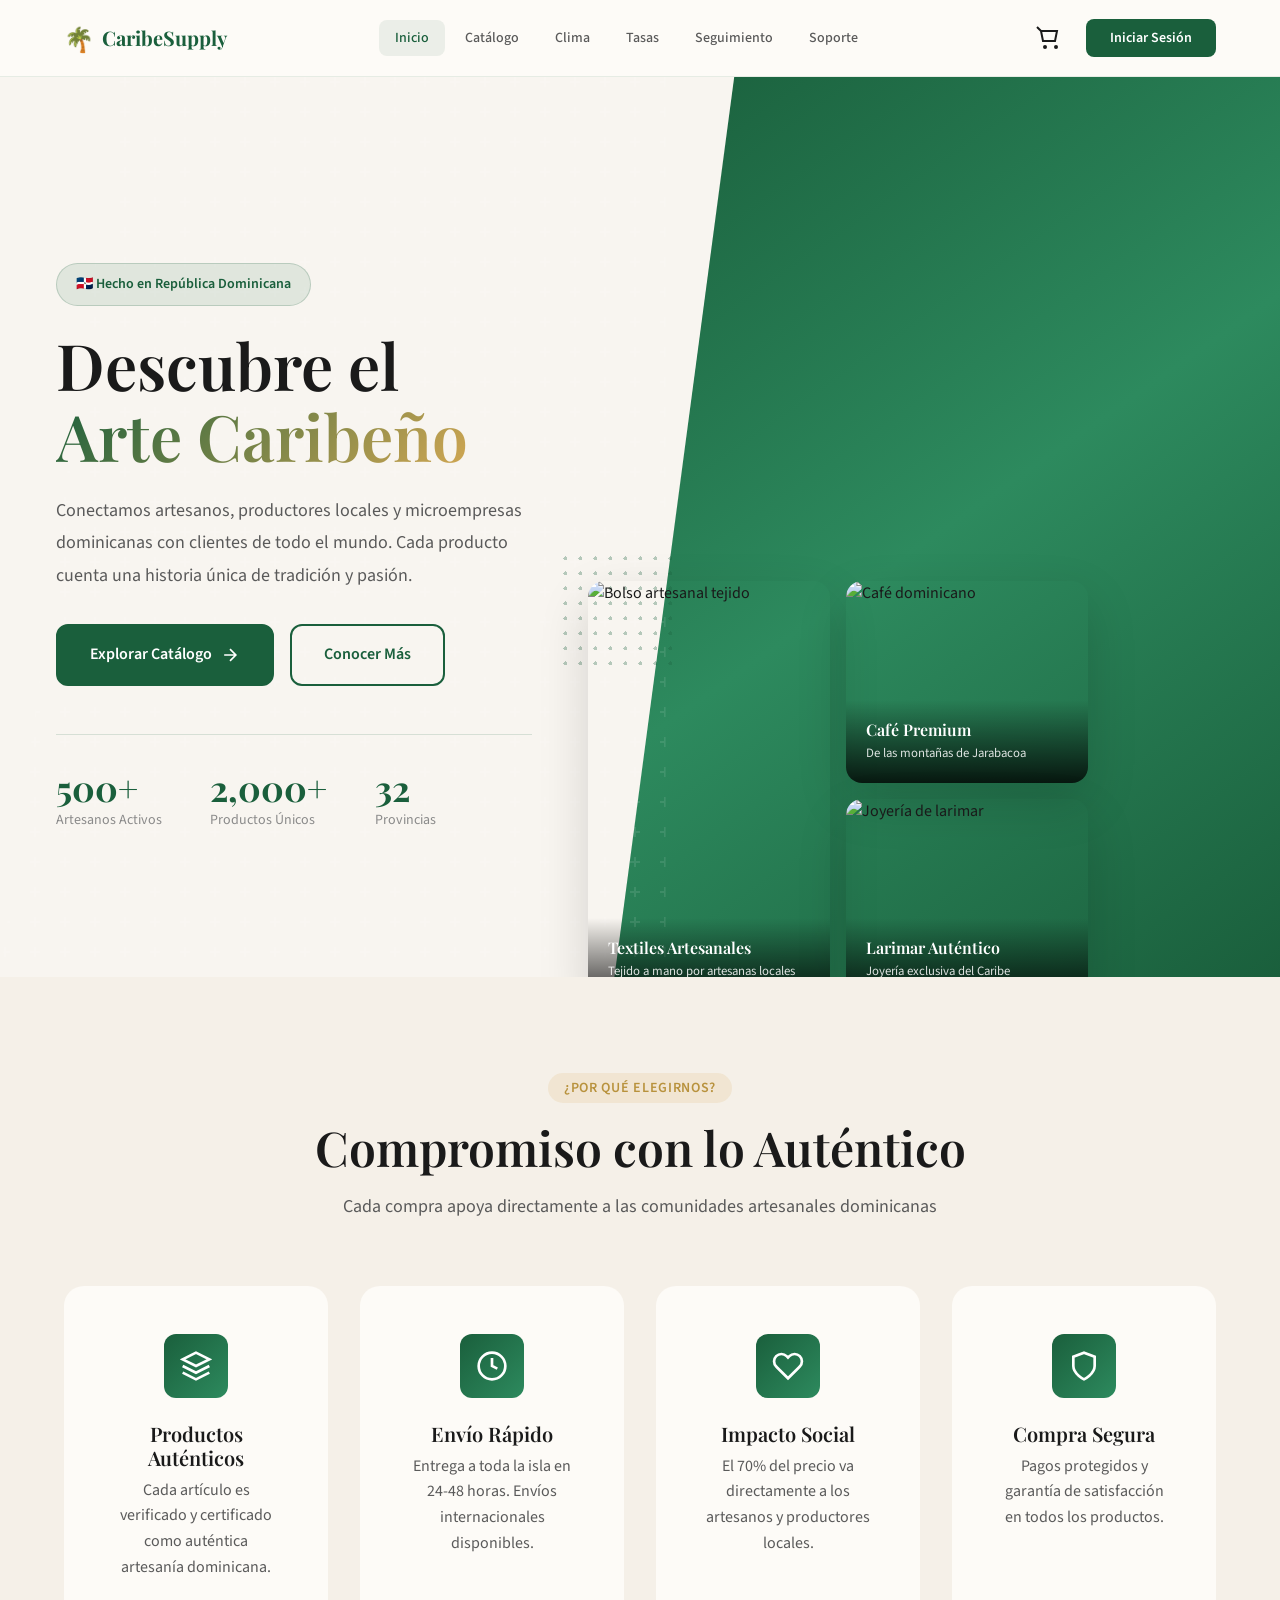
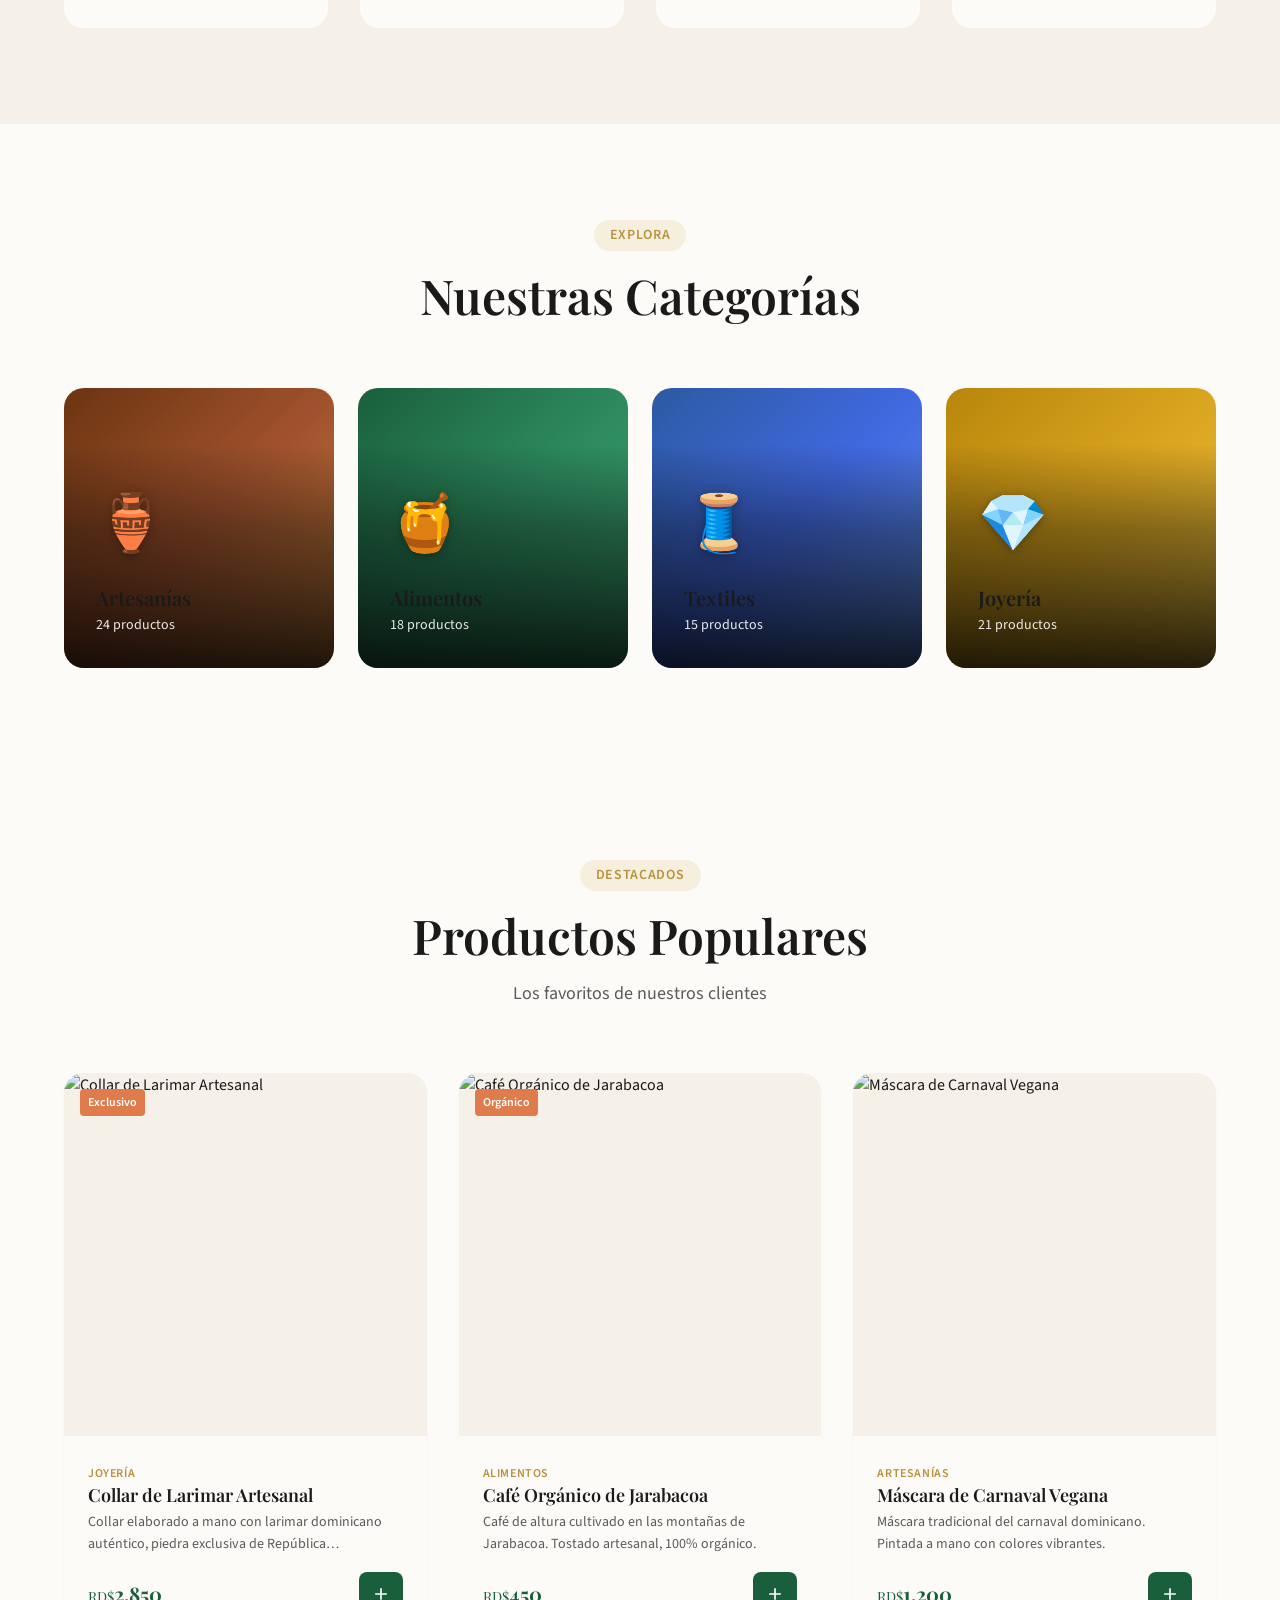
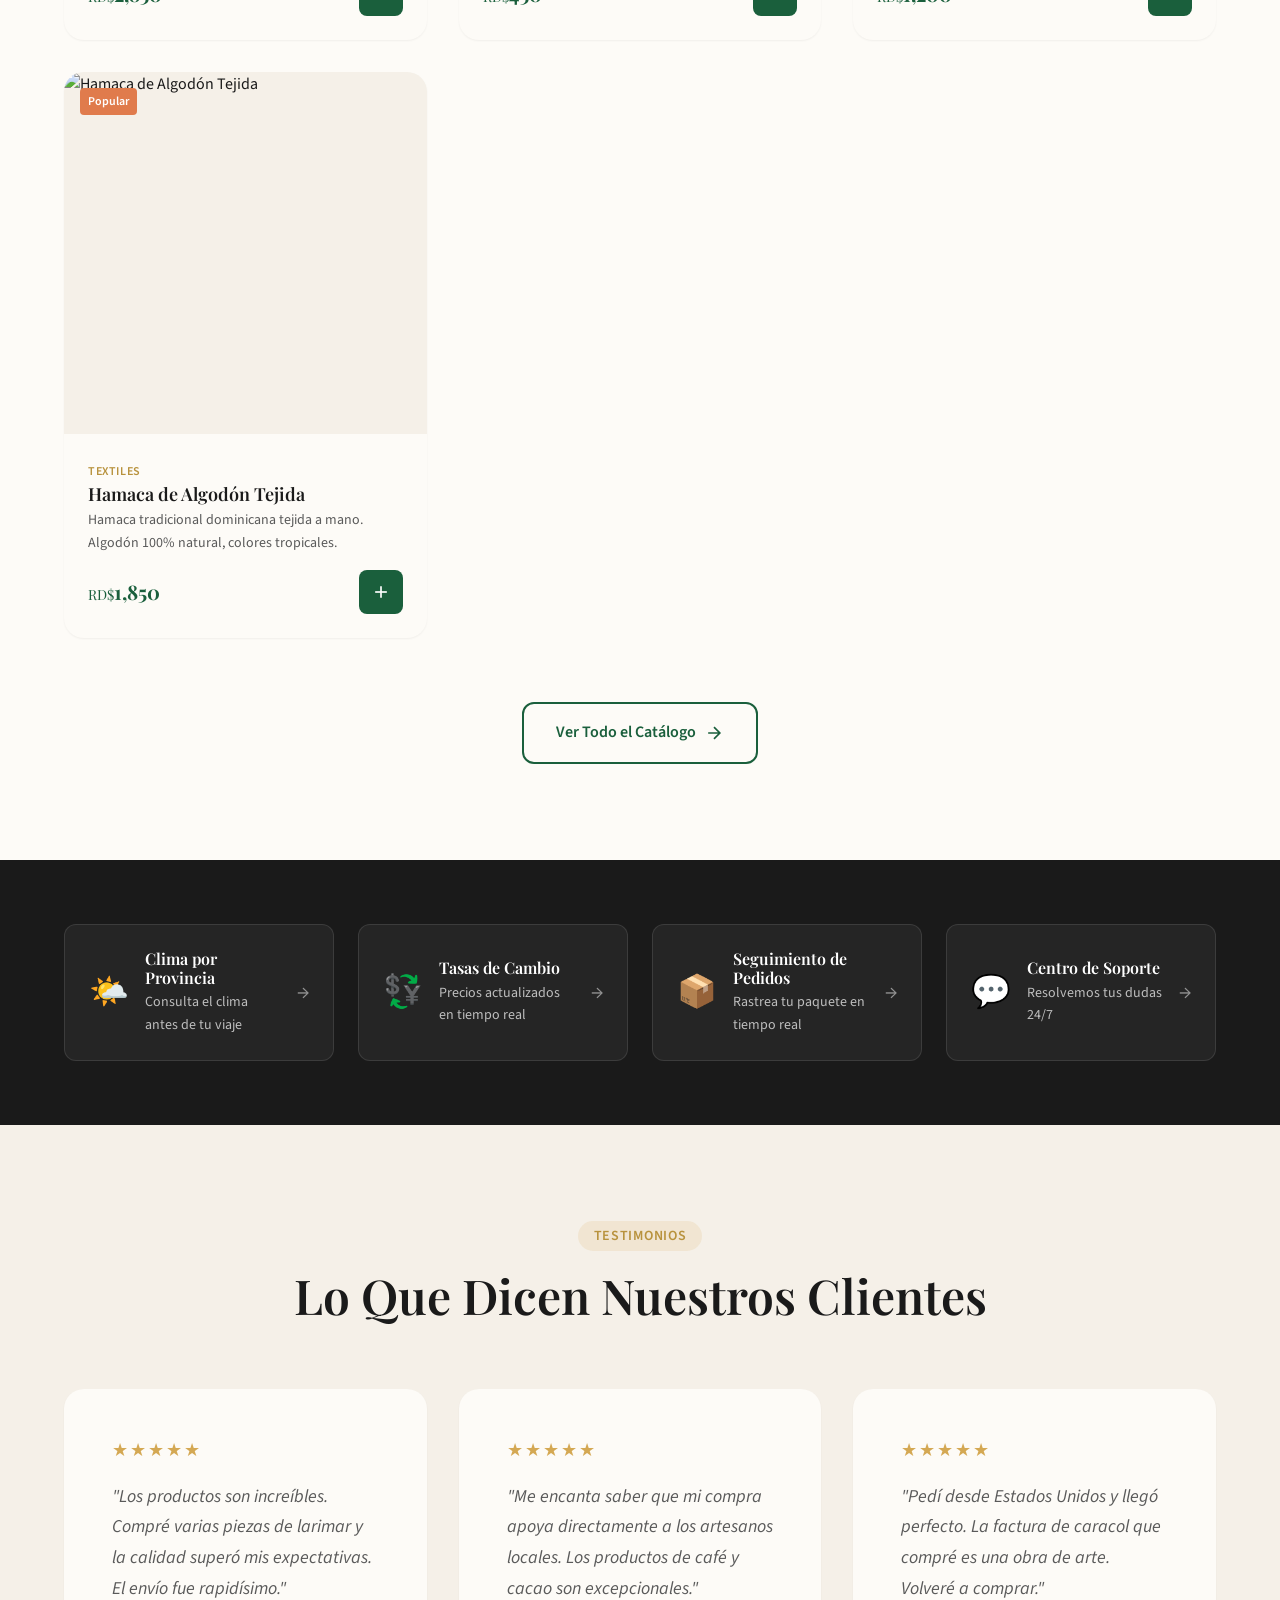
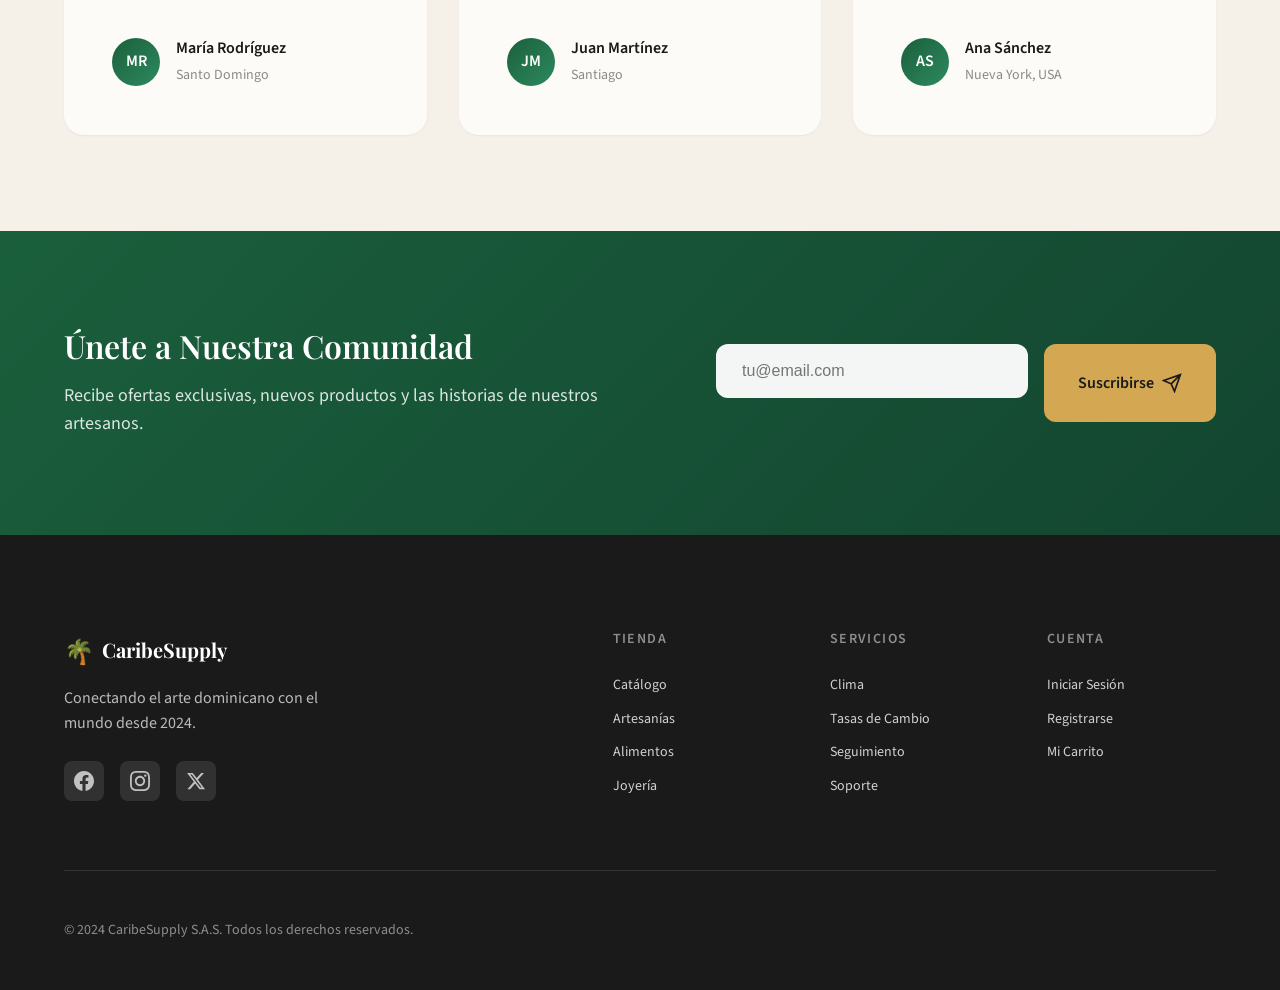
==== index.html @ e42d37b1 "Add files via upload" ====
<!DOCTYPE html>
<html lang="es">
<head>
    <meta charset="UTF-8">
    <meta name="viewport" content="width=device-width, initial-scale=1.0">
    <meta name="description" content="CaribeSupply S.A.S. - Conectando artesanos dominicanos con el mundo.">
    <title>CaribeSupply S.A.S. | Artesanía Dominicana</title>
    <link rel="preconnect" href="https://fonts.googleapis.com">
    <link rel="preconnect" href="https://fonts.gstatic.com" crossorigin>
    <link href="https://fonts.googleapis.com/css2?family=Playfair+Display:wght@400;600;700&family=Source+Sans+3:wght@300;400;500;600&display=swap" rel="stylesheet">
    <link rel="stylesheet" href="css/styles.css">
    <style>
        .hero{position:relative;min-height:100vh;display:flex;align-items:center;overflow:hidden;padding:100px 0 60px;background:#f8f5f0}
        .hero::before{content:'';position:absolute;top:0;right:0;width:52%;height:100%;background:linear-gradient(145deg,#1a5f3c 0%,#2d8a5e 50%,#1a5f3c 100%);clip-path:polygon(18% 0,100% 0,100% 100%,0% 100%);z-index:1}
        .hero-pattern{position:absolute;top:0;right:0;width:52%;height:100%;clip-path:polygon(18% 0,100% 0,100% 100%,0% 100%);z-index:2;opacity:.1;background-image:url("data:image/svg+xml,%3Csvg width='60' height='60' viewBox='0 0 60 60' xmlns='http://www.w3.org/2000/svg'%3E%3Cg fill='none' fill-rule='evenodd'%3E%3Cg fill='%23ffffff' fill-opacity='1'%3E%3Cpath d='M36 34v-4h-2v4h-4v2h4v4h2v-4h4v-2h-4zm0-30V0h-2v4h-4v2h4v4h2V6h4V4h-4zM6 34v-4H4v4H0v2h4v4h2v-4h4v-2H6zM6 4V0H4v4H0v2h4v4h2V6h4V4H6z'/%3E%3C/g%3E%3C/g%3E%3C/svg%3E")}
        @media(max-width:1000px){.hero::before,.hero-pattern{display:none}.hero{background:linear-gradient(180deg,#f8f5f0 0%,#e8e3db 100%)}}
        .hero-container{display:grid;grid-template-columns:1fr 1.2fr;gap:4rem;max-width:1300px;margin:0 auto;padding:0 2rem;align-items:center;position:relative;z-index:3}
        @media(max-width:1000px){.hero-container{grid-template-columns:1fr;text-align:center}.hero-visual{order:-1;max-width:500px;margin:0 auto 2rem}.hero-actions,.hero-stats{justify-content:center}.hero-subtitle{margin:0 auto 2rem}}
        .hero-content{animation:fadeInUp .8s ease-out}
        @keyframes fadeInUp{from{opacity:0;transform:translateY(30px)}to{opacity:1;transform:translateY(0)}}
        .hero-badge{display:inline-flex;align-items:center;gap:.5rem;padding:.6rem 1.2rem;font-size:.875rem;font-weight:600;color:#1a5f3c;background:rgba(26,95,60,.1);border:1px solid rgba(26,95,60,.2);border-radius:50px;margin-bottom:1.5rem}
        .hero-title{font-size:clamp(2.5rem,5vw,4rem);line-height:1.1;margin-bottom:1.5rem;color:#1a1a1a}
        .text-gradient{background:linear-gradient(135deg,#1a5f3c 0%,#d4a853 100%);-webkit-background-clip:text;-webkit-text-fill-color:transparent;background-clip:text}
        .hero-subtitle{font-size:1.125rem;color:#5a5a5a;line-height:1.8;margin-bottom:2rem;max-width:500px}
        .hero-actions{display:flex;gap:1rem;flex-wrap:wrap;margin-bottom:3rem}
        .hero-stats{display:flex;gap:3rem;padding-top:2rem;border-top:1px solid rgba(26,95,60,.15)}
        .stat-item{text-align:left}
        @media(max-width:1000px){.stat-item{text-align:center}}
        .stat-number{font-size:2.2rem;font-weight:700;font-family:'Playfair Display',serif;color:#1a5f3c;line-height:1.2}
        .stat-label{font-size:.875rem;color:#8a8a8a}
        .hero-visual{position:relative;animation:fadeInRight 1s ease-out .2s both}
        @keyframes fadeInRight{from{opacity:0;transform:translateX(40px)}to{opacity:1;transform:translateX(0)}}
        .hero-gallery{display:grid;grid-template-columns:1fr 1fr;gap:1rem;position:relative}
        .gallery-item{border-radius:16px;overflow:hidden;box-shadow:0 20px 50px rgba(0,0,0,.15);position:relative;transition:transform .4s ease}
        .gallery-item:hover{transform:translateY(-8px)}
        .gallery-item.main{grid-row:span 2;min-height:420px}
        .gallery-item.small{min-height:200px}
        .gallery-item img{width:100%;height:100%;object-fit:cover}
        .gallery-item .overlay{position:absolute;bottom:0;left:0;right:0;padding:1.25rem;background:linear-gradient(to top,rgba(0,0,0,.8),transparent);color:#fff}
        .gallery-item .overlay h4{font-size:1rem;margin:0 0 .25rem;color:#fff;font-family:'Playfair Display',serif}
        .gallery-item .overlay p{font-size:.8rem;margin:0;opacity:.85}
        .floating-card{display:none}
        .deco-dots{position:absolute;width:120px;height:120px;background-image:radial-gradient(#1a5f3c 2px,transparent 2px);background-size:15px 15px;opacity:.3;z-index:0}
        .deco-dots.dots-1{top:-30px;left:-30px}
        .deco-dots.dots-2{bottom:-30px;right:40px}
    </style>
</head>
<body>
    <a href="#main-content" class="skip-link">Saltar al contenido principal</a>
    
    <header class="header">
        <nav class="nav">
            <a href="index.html" class="logo">
                <span class="logo-icon">🌴</span>
                <span class="logo-text">CaribeSupply</span>
            </a>
            <button class="nav-toggle" aria-expanded="false" aria-controls="nav-menu" aria-label="Abrir menú">
                <span class="hamburger"></span>
            </button>
            <ul class="nav-menu" id="nav-menu">
                <li><a href="index.html" class="nav-link active">Inicio</a></li>
                <li><a href="pages/catalogo.html" class="nav-link">Catálogo</a></li>
                <li><a href="pages/clima.html" class="nav-link">Clima</a></li>
                <li><a href="pages/tasas.html" class="nav-link">Tasas</a></li>
                <li><a href="pages/seguimiento.html" class="nav-link">Seguimiento</a></li>
                <li><a href="pages/soporte.html" class="nav-link">Soporte</a></li>
            </ul>
            <div class="nav-actions">
                <a href="pages/carrito.html" class="cart-btn" aria-label="Ver carrito">
                    <svg width="24" height="24" viewBox="0 0 24 24" fill="none" stroke="currentColor" stroke-width="2">
                        <circle cx="9" cy="21" r="1"></circle>
                        <circle cx="20" cy="21" r="1"></circle>
                        <path d="m1 1 4 4h16l-2 10H7L5 5"></path>
                    </svg>
                    <span class="cart-count" id="cart-count">0</span>
                </a>
                <a href="pages/login.html" class="login-btn" id="auth-btn">Iniciar Sesión</a>
            </div>
        </nav>
    </header>

    <main id="main-content">
        <!-- Hero Section -->
        <section class="hero">
            <div class="hero-pattern"></div>
            <div class="hero-container">
                <div class="hero-content">
                    <span class="hero-badge">🇩🇴 Hecho en República Dominicana</span>
                    <h1 class="hero-title">
                        Descubre el <span class="text-gradient">Arte Caribeño</span>
                    </h1>
                    <p class="hero-subtitle">
                        Conectamos artesanos, productores locales y microempresas dominicanas con clientes de todo el mundo. Cada producto cuenta una historia única de tradición y pasión.
                    </p>
                    <div class="hero-actions">
                        <a href="pages/catalogo.html" class="btn btn-primary">
                            Explorar Catálogo
                            <svg width="20" height="20" viewBox="0 0 24 24" fill="none" stroke="currentColor" stroke-width="2"><path d="M5 12h14M12 5l7 7-7 7"/></svg>
                        </a>
                        <a href="#about" class="btn btn-secondary">Conocer Más</a>
                    </div>
                    <div class="hero-stats">
                        <div class="stat-item">
                            <div class="stat-number">500+</div>
                            <div class="stat-label">Artesanos Activos</div>
                        </div>
                        <div class="stat-item">
                            <div class="stat-number">2,000+</div>
                            <div class="stat-label">Productos Únicos</div>
                        </div>
                        <div class="stat-item">
                            <div class="stat-number">32</div>
                            <div class="stat-label">Provincias</div>
                        </div>
                    </div>
                </div>
                
                <div class="hero-visual">
                    <div class="deco-dots dots-1"></div>
                    <div class="deco-dots dots-2"></div>
                    
                    <div class="floating-card card-1">
                        <span class="card-icon">⭐</span>
                        <div class="card-info">
                            <small>Calificación promedio</small>
                            <strong>4.9 de 5 estrellas</strong>
                        </div>
                    </div>
                    
                    <div class="floating-card card-2">
                        <span class="card-icon">🚚</span>
                        <div class="card-info">
                            <small>Envío gratis desde</small>
                            <strong>RD$ 2,000</strong>
                        </div>
                    </div>
                    
                    <div class="hero-gallery">
                        <div class="gallery-item main">
                            <img src="https://images.unsplash.com/photo-1590874103328-eac38a683ce7?w=500&h=700&fit=crop&q=80" alt="Bolso artesanal tejido" loading="eager">
                            <div class="overlay">
                                <h4>Textiles Artesanales</h4>
                                <p>Tejido a mano por artesanas locales</p>
                            </div>
                        </div>
                        <div class="gallery-item small">
                            <img src="https://images.unsplash.com/photo-1447933601403-0c6688de566e?w=400&h=300&fit=crop&q=80" alt="Café dominicano" loading="eager">
                            <div class="overlay">
                                <h4>Café Premium</h4>
                                <p>De las montañas de Jarabacoa</p>
                            </div>
                        </div>
                        <div class="gallery-item small">
                            <img src="https://images.unsplash.com/photo-1515562141207-7a88fb7ce338?w=400&h=300&fit=crop&q=80" alt="Joyería de larimar" loading="eager">
                            <div class="overlay">
                                <h4>Larimar Auténtico</h4>
                                <p>Joyería exclusiva del Caribe</p>
                            </div>
                        </div>
                    </div>
                </div>
            </div>
        </section>

        <!-- Features Section -->
        <section class="features" id="about">
            <div class="container">
                <header class="section-header">
                    <span class="section-badge">¿Por qué elegirnos?</span>
                    <h2 class="section-title">Compromiso con lo Auténtico</h2>
                    <p class="section-subtitle">Cada compra apoya directamente a las comunidades artesanales dominicanas</p>
                </header>
                
                <div class="features-grid">
                    <article class="feature-card">
                        <div class="feature-icon">
                            <svg width="32" height="32" viewBox="0 0 24 24" fill="none" stroke="currentColor" stroke-width="2">
                                <path d="M12 2L2 7l10 5 10-5-10-5z"/><path d="M2 17l10 5 10-5"/><path d="M2 12l10 5 10-5"/>
                            </svg>
                        </div>
                        <h3 class="feature-title">Productos Auténticos</h3>
                        <p class="feature-desc">Cada artículo es verificado y certificado como auténtica artesanía dominicana.</p>
                    </article>
                    
                    <article class="feature-card">
                        <div class="feature-icon">
                            <svg width="32" height="32" viewBox="0 0 24 24" fill="none" stroke="currentColor" stroke-width="2">
                                <circle cx="12" cy="12" r="10"/><path d="M12 6v6l4 2"/>
                            </svg>
                        </div>
                        <h3 class="feature-title">Envío Rápido</h3>
                        <p class="feature-desc">Entrega a toda la isla en 24-48 horas. Envíos internacionales disponibles.</p>
                    </article>
                    
                    <article class="feature-card">
                        <div class="feature-icon">
                            <svg width="32" height="32" viewBox="0 0 24 24" fill="none" stroke="currentColor" stroke-width="2">
                                <path d="M20.84 4.61a5.5 5.5 0 0 0-7.78 0L12 5.67l-1.06-1.06a5.5 5.5 0 0 0-7.78 7.78l1.06 1.06L12 21.23l7.78-7.78 1.06-1.06a5.5 5.5 0 0 0 0-7.78z"/>
                            </svg>
                        </div>
                        <h3 class="feature-title">Impacto Social</h3>
                        <p class="feature-desc">El 70% del precio va directamente a los artesanos y productores locales.</p>
                    </article>
                    
                    <article class="feature-card">
                        <div class="feature-icon">
                            <svg width="32" height="32" viewBox="0 0 24 24" fill="none" stroke="currentColor" stroke-width="2">
                                <path d="M12 22s8-4 8-10V5l-8-3-8 3v7c0 6 8 10 8 10z"/>
                            </svg>
                        </div>
                        <h3 class="feature-title">Compra Segura</h3>
                        <p class="feature-desc">Pagos protegidos y garantía de satisfacción en todos los productos.</p>
                    </article>
                </div>
            </div>
        </section>

        <!-- Categories Section -->
        <section class="categories">
            <div class="container">
                <header class="section-header">
                    <span class="section-badge">Explora</span>
                    <h2 class="section-title">Nuestras Categorías</h2>
                </header>
                
                <div class="categories-grid">
                    <a href="pages/catalogo.html?categoria=artesanias" class="category-card category-artesanias">
                        <div class="category-overlay"></div>
                        <div class="category-content">
                            <span class="category-icon">🏺</span>
                            <h3 class="category-name">Artesanías</h3>
                            <p class="category-count">24 productos</p>
                        </div>
                    </a>
                    
                    <a href="pages/catalogo.html?categoria=alimentos" class="category-card category-alimentos">
                        <div class="category-overlay"></div>
                        <div class="category-content">
                            <span class="category-icon">🍯</span>
                            <h3 class="category-name">Alimentos</h3>
                            <p class="category-count">18 productos</p>
                        </div>
                    </a>
                    
                    <a href="pages/catalogo.html?categoria=textiles" class="category-card category-textiles">
                        <div class="category-overlay"></div>
                        <div class="category-content">
                            <span class="category-icon">🧵</span>
                            <h3 class="category-name">Textiles</h3>
                            <p class="category-count">15 productos</p>
                        </div>
                    </a>
                    
                    <a href="pages/catalogo.html?categoria=joyeria" class="category-card category-joyeria">
                        <div class="category-overlay"></div>
                        <div class="category-content">
                            <span class="category-icon">💎</span>
                            <h3 class="category-name">Joyería</h3>
                            <p class="category-count">21 productos</p>
                        </div>
                    </a>
                </div>
            </div>
        </section>

        <!-- Featured Products -->
        <section class="featured-products">
            <div class="container">
                <header class="section-header">
                    <span class="section-badge">Destacados</span>
                    <h2 class="section-title">Productos Populares</h2>
                    <p class="section-subtitle">Los favoritos de nuestros clientes</p>
                </header>
                
                <div class="products-grid" id="featured-products-grid"></div>
                
                <div class="section-cta">
                    <a href="pages/catalogo.html" class="btn btn-outline">
                        Ver Todo el Catálogo
                        <svg width="20" height="20" viewBox="0 0 24 24" fill="none" stroke="currentColor" stroke-width="2"><path d="M5 12h14M12 5l7 7-7 7"/></svg>
                    </a>
                </div>
            </div>
        </section>

        <!-- Services Banner -->
        <section class="services-banner">
            <div class="container">
                <div class="services-grid">
                    <a href="pages/clima.html" class="service-card">
                        <div class="service-icon">🌤️</div>
                        <div class="service-info">
                            <h3>Clima por Provincia</h3>
                            <p>Consulta el clima antes de tu viaje</p>
                        </div>
                        <span class="service-arrow">→</span>
                    </a>
                    
                    <a href="pages/tasas.html" class="service-card">
                        <div class="service-icon">💱</div>
                        <div class="service-info">
                            <h3>Tasas de Cambio</h3>
                            <p>Precios actualizados en tiempo real</p>
                        </div>
                        <span class="service-arrow">→</span>
                    </a>
                    
                    <a href="pages/seguimiento.html" class="service-card">
                        <div class="service-icon">📦</div>
                        <div class="service-info">
                            <h3>Seguimiento de Pedidos</h3>
                            <p>Rastrea tu paquete en tiempo real</p>
                        </div>
                        <span class="service-arrow">→</span>
                    </a>
                    
                    <a href="pages/soporte.html" class="service-card">
                        <div class="service-icon">💬</div>
                        <div class="service-info">
                            <h3>Centro de Soporte</h3>
                            <p>Resolvemos tus dudas 24/7</p>
                        </div>
                        <span class="service-arrow">→</span>
                    </a>
                </div>
            </div>
        </section>

        <!-- Testimonials -->
        <section class="testimonials">
            <div class="container">
                <header class="section-header">
                    <span class="section-badge">Testimonios</span>
                    <h2 class="section-title">Lo Que Dicen Nuestros Clientes</h2>
                </header>
                
                <div class="testimonials-grid">
                    <article class="testimonial-card">
                        <div class="testimonial-rating">★★★★★</div>
                        <blockquote class="testimonial-text">
                            "Los productos son increíbles. Compré varias piezas de larimar y la calidad superó mis expectativas. El envío fue rapidísimo."
                        </blockquote>
                        <footer class="testimonial-author">
                            <div class="author-avatar">MR</div>
                            <div class="author-info">
                                <cite class="author-name">María Rodríguez</cite>
                                <span class="author-location">Santo Domingo</span>
                            </div>
                        </footer>
                    </article>
                    
                    <article class="testimonial-card">
                        <div class="testimonial-rating">★★★★★</div>
                        <blockquote class="testimonial-text">
                            "Me encanta saber que mi compra apoya directamente a los artesanos locales. Los productos de café y cacao son excepcionales."
                        </blockquote>
                        <footer class="testimonial-author">
                            <div class="author-avatar">JM</div>
                            <div class="author-info">
                                <cite class="author-name">Juan Martínez</cite>
                                <span class="author-location">Santiago</span>
                            </div>
                        </footer>
                    </article>
                    
                    <article class="testimonial-card">
                        <div class="testimonial-rating">★★★★★</div>
                        <blockquote class="testimonial-text">
                            "Pedí desde Estados Unidos y llegó perfecto. La factura de caracol que compré es una obra de arte. Volveré a comprar."
                        </blockquote>
                        <footer class="testimonial-author">
                            <div class="author-avatar">AS</div>
                            <div class="author-info">
                                <cite class="author-name">Ana Sánchez</cite>
                                <span class="author-location">Nueva York, USA</span>
                            </div>
                        </footer>
                    </article>
                </div>
            </div>
        </section>

        <!-- Newsletter -->
        <section class="newsletter">
            <div class="container">
                <div class="newsletter-content">
                    <div class="newsletter-info">
                        <h2 class="newsletter-title">Únete a Nuestra Comunidad</h2>
                        <p class="newsletter-desc">Recibe ofertas exclusivas, nuevos productos y las historias de nuestros artesanos.</p>
                    </div>
                    <form class="newsletter-form" id="newsletter-form">
                        <div class="form-group">
                            <label for="newsletter-email" class="visually-hidden">Correo electrónico</label>
                            <input type="email" id="newsletter-email" placeholder="tu@email.com" required>
                        </div>
                        <button type="submit" class="btn btn-primary">
                            Suscribirse
                            <svg width="20" height="20" viewBox="0 0 24 24" fill="none" stroke="currentColor" stroke-width="2"><path d="M22 2L11 13M22 2l-7 20-4-9-9-4 20-7z"/></svg>
                        </button>
                    </form>
                </div>
            </div>
        </section>
    </main>

    <!-- Footer -->
    <footer class="footer">
        <div class="container">
            <div class="footer-grid">
                <div class="footer-brand">
                    <a href="index.html" class="footer-logo">
                        <span class="logo-icon">🌴</span>
                        <span class="logo-text">CaribeSupply</span>
                    </a>
                    <p class="footer-desc">Conectando el arte dominicano con el mundo desde 2024.</p>
                    <div class="footer-social">
                        <a href="#" class="social-link" aria-label="Facebook">
                            <svg width="20" height="20" viewBox="0 0 24 24" fill="currentColor"><path d="M24 12.073c0-6.627-5.373-12-12-12s-12 5.373-12 12c0 5.99 4.388 10.954 10.125 11.854v-8.385H7.078v-3.47h3.047V9.43c0-3.007 1.792-4.669 4.533-4.669 1.312 0 2.686.235 2.686.235v2.953H15.83c-1.491 0-1.956.925-1.956 1.874v2.25h3.328l-.532 3.47h-2.796v8.385C19.612 23.027 24 18.062 24 12.073z"/></svg>
                        </a>
                        <a href="#" class="social-link" aria-label="Instagram">
                            <svg width="20" height="20" viewBox="0 0 24 24" fill="currentColor"><path d="M12 2.163c3.204 0 3.584.012 4.85.07 3.252.148 4.771 1.691 4.919 4.919.058 1.265.069 1.645.069 4.849 0 3.205-.012 3.584-.069 4.849-.149 3.225-1.664 4.771-4.919 4.919-1.266.058-1.644.07-4.85.07-3.204 0-3.584-.012-4.849-.07-3.26-.149-4.771-1.699-4.919-4.92-.058-1.265-.07-1.644-.07-4.849 0-3.204.013-3.583.07-4.849.149-3.227 1.664-4.771 4.919-4.919 1.266-.057 1.645-.069 4.849-.069zm0-2.163c-3.259 0-3.667.014-4.947.072-4.358.2-6.78 2.618-6.98 6.98-.059 1.281-.073 1.689-.073 4.948 0 3.259.014 3.668.072 4.948.2 4.358 2.618 6.78 6.98 6.98 1.281.058 1.689.072 4.948.072 3.259 0 3.668-.014 4.948-.072 4.354-.2 6.782-2.618 6.979-6.98.059-1.28.073-1.689.073-4.948 0-3.259-.014-3.667-.072-4.947-.196-4.354-2.617-6.78-6.979-6.98-1.281-.059-1.69-.073-4.949-.073zm0 5.838c-3.403 0-6.162 2.759-6.162 6.162s2.759 6.163 6.162 6.163 6.162-2.759 6.162-6.163c0-3.403-2.759-6.162-6.162-6.162zm0 10.162c-2.209 0-4-1.79-4-4 0-2.209 1.791-4 4-4s4 1.791 4 4c0 2.21-1.791 4-4 4zm6.406-11.845c-.796 0-1.441.645-1.441 1.44s.645 1.44 1.441 1.44c.795 0 1.439-.645 1.439-1.44s-.644-1.44-1.439-1.44z"/></svg>
                        </a>
                        <a href="#" class="social-link" aria-label="Twitter">
                            <svg width="20" height="20" viewBox="0 0 24 24" fill="currentColor"><path d="M18.244 2.25h3.308l-7.227 8.26 8.502 11.24H16.17l-5.214-6.817L4.99 21.75H1.68l7.73-8.835L1.254 2.25H8.08l4.713 6.231zm-1.161 17.52h1.833L7.084 4.126H5.117z"/></svg>
                        </a>
                    </div>
                </div>
                
                <nav class="footer-nav">
                    <div class="footer-column">
                        <h3 class="footer-title">Tienda</h3>
                        <ul class="footer-links">
                            <li><a href="pages/catalogo.html">Catálogo</a></li>
                            <li><a href="pages/catalogo.html?categoria=artesanias">Artesanías</a></li>
                            <li><a href="pages/catalogo.html?categoria=alimentos">Alimentos</a></li>
                            <li><a href="pages/catalogo.html?categoria=joyeria">Joyería</a></li>
                        </ul>
                    </div>
                    
                    <div class="footer-column">
                        <h3 class="footer-title">Servicios</h3>
                        <ul class="footer-links">
                            <li><a href="pages/clima.html">Clima</a></li>
                            <li><a href="pages/tasas.html">Tasas de Cambio</a></li>
                            <li><a href="pages/seguimiento.html">Seguimiento</a></li>
                            <li><a href="pages/soporte.html">Soporte</a></li>
                        </ul>
                    </div>
                    
                    <div class="footer-column">
                        <h3 class="footer-title">Cuenta</h3>
                        <ul class="footer-links">
                            <li><a href="pages/login.html">Iniciar Sesión</a></li>
                            <li><a href="pages/registro.html">Registrarse</a></li>
                            <li><a href="pages/carrito.html">Mi Carrito</a></li>
                        </ul>
                    </div>
                </nav>
            </div>
            
            <div class="footer-bottom">
                <p class="copyright">© 2024 CaribeSupply S.A.S. Todos los derechos reservados.</p>
            </div>
        </div>
    </footer>

    <div class="toast-container" id="toast-container"></div>

    <script src="js/data.js"></script>
    <script src="js/auth.js"></script>
    <script src="js/cart.js"></script>
    <script src="js/main.js"></script>
</body>
</html>
---- css/styles.css ----
/* ============================================
   CaribeSupply S.A.S. - Estilos Principales
   Diseño: Tropical Elegante con toques modernos
   ============================================ */

/* CSS Variables - Design Tokens */
:root {
    /* Colores principales */
    --color-primary: #1a5f3c;
    --color-primary-dark: #134530;
    --color-primary-light: #2d8a5e;
    --color-secondary: #d4a853;
    --color-secondary-dark: #b8923d;
    --color-accent: #e07b4c;
    --color-accent-light: #f4a67a;
    
    /* Colores de fondo */
    --bg-primary: #fdfbf7;
    --bg-secondary: #f5f0e8;
    --bg-tertiary: #eee7db;
    --bg-dark: #1a1a1a;
    
    /* Colores de texto */
    --text-primary: #1a1a1a;
    --text-secondary: #5a5a5a;
    --text-muted: #8a8a8a;
    --text-inverse: #ffffff;
    
    /* Estados */
    --color-success: #2d8a5e;
    --color-error: #d94f4f;
    --color-warning: #e0a03d;
    --color-info: #4a90d9;
    
    /* Tipografía */
    --font-display: 'Playfair Display', Georgia, serif;
    --font-body: 'Source Sans 3', -apple-system, BlinkMacSystemFont, sans-serif;
    
    /* Tamaños de fuente */
    --text-xs: 0.75rem;
    --text-sm: 0.875rem;
    --text-base: 1rem;
    --text-lg: 1.125rem;
    --text-xl: 1.25rem;
    --text-2xl: 1.5rem;
    --text-3xl: 2rem;
    --text-4xl: 2.5rem;
    --text-5xl: 3.5rem;
    
    /* Espaciado */
    --space-xs: 0.25rem;
    --space-sm: 0.5rem;
    --space-md: 1rem;
    --space-lg: 1.5rem;
    --space-xl: 2rem;
    --space-2xl: 3rem;
    --space-3xl: 4rem;
    --space-4xl: 6rem;
    
    /* Bordes */
    --radius-sm: 4px;
    --radius-md: 8px;
    --radius-lg: 12px;
    --radius-xl: 20px;
    --radius-full: 9999px;
    
    /* Sombras */
    --shadow-sm: 0 1px 2px rgba(0, 0, 0, 0.05);
    --shadow-md: 0 4px 6px rgba(0, 0, 0, 0.07);
    --shadow-lg: 0 10px 25px rgba(0, 0, 0, 0.1);
    --shadow-xl: 0 20px 50px rgba(0, 0, 0, 0.15);
    
    /* Transiciones */
    --transition-fast: 150ms ease;
    --transition-base: 250ms ease;
    --transition-slow: 400ms ease;
    
    /* Z-index */
    --z-dropdown: 100;
    --z-sticky: 200;
    --z-modal: 300;
    --z-toast: 400;
}

/* Reset y Base */
*, *::before, *::after {
    box-sizing: border-box;
    margin: 0;
    padding: 0;
}

html {
    scroll-behavior: smooth;
    font-size: 16px;
}

body {
    font-family: var(--font-body);
    font-size: var(--text-base);
    line-height: 1.6;
    color: var(--text-primary);
    background-color: var(--bg-primary);
    -webkit-font-smoothing: antialiased;
    -moz-osx-font-smoothing: grayscale;
}

/* Focus visible para accesibilidad */
:focus-visible {
    outline: 3px solid var(--color-primary);
    outline-offset: 2px;
}

:focus:not(:focus-visible) {
    outline: none;
}

/* Skip Link para accesibilidad */
.skip-link {
    position: absolute;
    top: -100%;
    left: 50%;
    transform: translateX(-50%);
    padding: var(--space-sm) var(--space-lg);
    background: var(--color-primary);
    color: var(--text-inverse);
    text-decoration: none;
    font-weight: 600;
    border-radius: var(--radius-md);
    z-index: var(--z-modal);
    transition: top var(--transition-fast);
}

.skip-link:focus {
    top: var(--space-md);
}

/* Visually Hidden (para lectores de pantalla) */
.visually-hidden {
    position: absolute !important;
    width: 1px !important;
    height: 1px !important;
    padding: 0 !important;
    margin: -1px !important;
    overflow: hidden !important;
    clip: rect(0, 0, 0, 0) !important;
    white-space: nowrap !important;
    border: 0 !important;
}

/* Container */
.container {
    width: 100%;
    max-width: 1200px;
    margin: 0 auto;
    padding: 0 var(--space-lg);
}

/* ============================================
   Typography
   ============================================ */

h1, h2, h3, h4, h5, h6 {
    font-family: var(--font-display);
    font-weight: 600;
    line-height: 1.2;
    color: var(--text-primary);
}

h1 { font-size: var(--text-5xl); }
h2 { font-size: var(--text-4xl); }
h3 { font-size: var(--text-2xl); }
h4 { font-size: var(--text-xl); }

p {
    margin-bottom: var(--space-md);
}

a {
    color: var(--color-primary);
    text-decoration: none;
    transition: color var(--transition-fast);
}

a:hover {
    color: var(--color-primary-dark);
}

.text-gradient {
    background: linear-gradient(135deg, var(--color-primary) 0%, var(--color-secondary) 100%);
    -webkit-background-clip: text;
    -webkit-text-fill-color: transparent;
    background-clip: text;
}

/* ============================================
   Buttons
   ============================================ */

.btn {
    display: inline-flex;
    align-items: center;
    justify-content: center;
    gap: var(--space-sm);
    padding: var(--space-md) var(--space-xl);
    font-family: var(--font-body);
    font-size: var(--text-base);
    font-weight: 600;
    text-decoration: none;
    border: 2px solid transparent;
    border-radius: var(--radius-lg);
    cursor: pointer;
    transition: all var(--transition-base);
}

.btn:disabled {
    opacity: 0.6;
    cursor: not-allowed;
}

.btn-primary {
    background: var(--color-primary);
    color: var(--text-inverse);
    border-color: var(--color-primary);
}

.btn-primary:hover:not(:disabled) {
    background: var(--color-primary-dark);
    border-color: var(--color-primary-dark);
    transform: translateY(-2px);
    box-shadow: var(--shadow-lg);
}

.btn-secondary {
    background: transparent;
    color: var(--color-primary);
    border-color: var(--color-primary);
}

.btn-secondary:hover:not(:disabled) {
    background: var(--color-primary);
    color: var(--text-inverse);
}

.btn-outline {
    background: transparent;
    color: var(--color-primary);
    border: 2px solid var(--color-primary);
}

.btn-outline:hover:not(:disabled) {
    background: var(--color-primary);
    color: var(--text-inverse);
}

.btn-accent {
    background: var(--color-accent);
    color: var(--text-inverse);
    border-color: var(--color-accent);
}

.btn-accent:hover:not(:disabled) {
    background: #c96a3d;
    border-color: #c96a3d;
}

.btn-sm {
    padding: var(--space-sm) var(--space-md);
    font-size: var(--text-sm);
}

.btn-lg {
    padding: var(--space-lg) var(--space-2xl);
    font-size: var(--text-lg);
}

/* ============================================
   Header & Navigation
   ============================================ */

.header {
    position: sticky;
    top: 0;
    z-index: var(--z-sticky);
    background: rgba(253, 251, 247, 0.95);
    backdrop-filter: blur(10px);
    border-bottom: 1px solid rgba(26, 95, 60, 0.1);
}

.nav {
    display: flex;
    align-items: center;
    justify-content: space-between;
    max-width: 1200px;
    margin: 0 auto;
    padding: var(--space-md) var(--space-lg);
}

.logo {
    display: flex;
    align-items: center;
    gap: var(--space-sm);
    font-family: var(--font-display);
    font-size: var(--text-xl);
    font-weight: 700;
    color: var(--color-primary);
    text-decoration: none;
}

.logo-icon {
    font-size: var(--text-2xl);
}

.nav-menu {
    display: flex;
    align-items: center;
    gap: var(--space-xs);
    list-style: none;
}

.nav-link {
    padding: var(--space-sm) var(--space-md);
    font-size: var(--text-sm);
    font-weight: 500;
    color: var(--text-secondary);
    text-decoration: none;
    border-radius: var(--radius-md);
    transition: all var(--transition-fast);
}

.nav-link:hover,
.nav-link.active {
    color: var(--color-primary);
    background: rgba(26, 95, 60, 0.08);
}

.nav-actions {
    display: flex;
    align-items: center;
    gap: var(--space-md);
}

.cart-btn {
    position: relative;
    display: flex;
    align-items: center;
    justify-content: center;
    width: 44px;
    height: 44px;
    color: var(--text-primary);
    border-radius: var(--radius-full);
    transition: all var(--transition-fast);
}

.cart-btn:hover {
    background: rgba(26, 95, 60, 0.08);
    color: var(--color-primary);
}

.cart-count {
    position: absolute;
    top: 0;
    right: 0;
    min-width: 20px;
    height: 20px;
    padding: 0 6px;
    font-size: var(--text-xs);
    font-weight: 600;
    color: var(--text-inverse);
    background: var(--color-accent);
    border-radius: var(--radius-full);
    display: flex;
    align-items: center;
    justify-content: center;
}

.login-btn {
    padding: var(--space-sm) var(--space-lg);
    font-size: var(--text-sm);
    font-weight: 600;
    color: var(--text-inverse);
    background: var(--color-primary);
    border-radius: var(--radius-md);
    transition: all var(--transition-fast);
}

.login-btn:hover {
    background: var(--color-primary-dark);
    color: var(--text-inverse);
}

/* Mobile Navigation */
.nav-toggle {
    display: none;
    width: 44px;
    height: 44px;
    padding: 0;
    background: none;
    border: none;
    cursor: pointer;
}

.hamburger {
    position: relative;
    display: block;
    width: 24px;
    height: 2px;
    background: var(--text-primary);
    border-radius: 2px;
    transition: background var(--transition-fast);
}

.hamburger::before,
.hamburger::after {
    content: '';
    position: absolute;
    left: 0;
    width: 24px;
    height: 2px;
    background: var(--text-primary);
    border-radius: 2px;
    transition: transform var(--transition-fast);
}

.hamburger::before {
    top: -7px;
}

.hamburger::after {
    top: 7px;
}

.nav-toggle[aria-expanded="true"] .hamburger {
    background: transparent;
}

.nav-toggle[aria-expanded="true"] .hamburger::before {
    transform: rotate(45deg) translate(5px, 5px);
}

.nav-toggle[aria-expanded="true"] .hamburger::after {
    transform: rotate(-45deg) translate(5px, -5px);
}

@media (max-width: 900px) {
    .nav-toggle {
        display: flex;
        align-items: center;
        justify-content: center;
        order: 3;
    }

    .nav-menu {
        position: fixed;
        top: 73px;
        left: 0;
        right: 0;
        flex-direction: column;
        gap: 0;
        padding: var(--space-lg);
        background: var(--bg-primary);
        border-bottom: 1px solid rgba(26, 95, 60, 0.1);
        box-shadow: var(--shadow-lg);
        transform: translateY(-100%);
        opacity: 0;
        visibility: hidden;
        transition: all var(--transition-base);
    }

    .nav-menu.active {
        transform: translateY(0);
        opacity: 1;
        visibility: visible;
    }

    .nav-link {
        width: 100%;
        padding: var(--space-md);
        font-size: var(--text-base);
    }

    .nav-actions {
        order: 2;
    }

    .login-btn {
        display: none;
    }
}

/* ============================================
   Hero Section
   ============================================ */

.hero {
    position: relative;
    min-height: 90vh;
    display: flex;
    align-items: center;
    padding: var(--space-4xl) 0;
    overflow: hidden;
}

.hero-bg {
    position: absolute;
    inset: 0;
    background: linear-gradient(135deg, var(--bg-secondary) 0%, var(--bg-primary) 50%, var(--bg-tertiary) 100%);
    z-index: -2;
}

.hero-pattern {
    position: absolute;
    inset: 0;
    background-image: 
        radial-gradient(circle at 20% 50%, rgba(26, 95, 60, 0.05) 0%, transparent 50%),
        radial-gradient(circle at 80% 20%, rgba(212, 168, 83, 0.08) 0%, transparent 40%),
        radial-gradient(circle at 40% 80%, rgba(224, 123, 76, 0.06) 0%, transparent 45%);
    z-index: -1;
}

.hero-content {
    max-width: 600px;
    padding: 0 var(--space-lg);
    animation: fadeInUp 0.8s ease-out;
}

@keyframes fadeInUp {
    from {
        opacity: 0;
        transform: translateY(30px);
    }
    to {
        opacity: 1;
        transform: translateY(0);
    }
}

.hero-badge {
    display: inline-block;
    padding: var(--space-sm) var(--space-md);
    font-size: var(--text-sm);
    font-weight: 500;
    color: var(--color-primary);
    background: rgba(26, 95, 60, 0.1);
    border-radius: var(--radius-full);
    margin-bottom: var(--space-lg);
}

.hero-title {
    font-size: clamp(2.5rem, 5vw, 4rem);
    margin-bottom: var(--space-lg);
    line-height: 1.1;
}

.hero-subtitle {
    font-size: var(--text-lg);
    color: var(--text-secondary);
    margin-bottom: var(--space-2xl);
    line-height: 1.7;
}

.hero-actions {
    display: flex;
    flex-wrap: wrap;
    gap: var(--space-md);
}

.hero-visual {
    position: absolute;
    right: 5%;
    top: 50%;
    transform: translateY(-50%);
    width: 500px;
    height: 500px;
    display: none;
}

@media (min-width: 1100px) {
    .hero-visual {
        display: block;
    }
}

.floating-card {
    position: absolute;
    display: flex;
    align-items: center;
    gap: var(--space-sm);
    padding: var(--space-md) var(--space-lg);
    background: var(--bg-primary);
    border-radius: var(--radius-lg);
    box-shadow: var(--shadow-lg);
    animation: float 6s ease-in-out infinite;
}

.floating-card .card-emoji {
    font-size: var(--text-2xl);
}

.floating-card .card-text {
    font-weight: 600;
    color: var(--text-primary);
}

.card-1 {
    top: 10%;
    left: 10%;
    animation-delay: 0s;
}

.card-2 {
    top: 30%;
    right: 5%;
    animation-delay: -1.5s;
}

.card-3 {
    bottom: 30%;
    left: 5%;
    animation-delay: -3s;
}

.card-4 {
    bottom: 10%;
    right: 15%;
    animation-delay: -4.5s;
}

@keyframes float {
    0%, 100% {
        transform: translateY(0px);
    }
    50% {
        transform: translateY(-20px);
    }
}

/* ============================================
   Section Styles
   ============================================ */

section {
    padding: var(--space-4xl) 0;
}

.section-header {
    text-align: center;
    max-width: 700px;
    margin: 0 auto var(--space-3xl);
}

.section-badge {
    display: inline-block;
    padding: var(--space-xs) var(--space-md);
    font-size: var(--text-sm);
    font-weight: 600;
    color: var(--color-secondary-dark);
    background: rgba(212, 168, 83, 0.15);
    border-radius: var(--radius-full);
    margin-bottom: var(--space-md);
    text-transform: uppercase;
    letter-spacing: 0.05em;
}

.section-title {
    font-size: clamp(2rem, 4vw, 3rem);
    margin-bottom: var(--space-md);
}

.section-subtitle {
    font-size: var(--text-lg);
    color: var(--text-secondary);
}

.section-cta {
    text-align: center;
    margin-top: var(--space-3xl);
}

/* ============================================
   Features Section
   ============================================ */

.features {
    background: var(--bg-secondary);
}

.features-grid {
    display: grid;
    grid-template-columns: repeat(auto-fit, minmax(260px, 1fr));
    gap: var(--space-xl);
}

.feature-card {
    padding: var(--space-2xl);
    background: var(--bg-primary);
    border-radius: var(--radius-xl);
    text-align: center;
    transition: all var(--transition-base);
}

.feature-card:hover {
    transform: translateY(-5px);
    box-shadow: var(--shadow-lg);
}

.feature-icon {
    display: flex;
    align-items: center;
    justify-content: center;
    width: 64px;
    height: 64px;
    margin: 0 auto var(--space-lg);
    background: linear-gradient(135deg, var(--color-primary), var(--color-primary-light));
    border-radius: var(--radius-lg);
    color: var(--text-inverse);
}

.feature-title {
    font-size: var(--text-xl);
    margin-bottom: var(--space-sm);
}

.feature-desc {
    color: var(--text-secondary);
    margin-bottom: 0;
}

/* ============================================
   Categories Section
   ============================================ */

.categories-grid {
    display: grid;
    grid-template-columns: repeat(4, 1fr);
    gap: var(--space-lg);
}

@media (max-width: 900px) {
    .categories-grid {
        grid-template-columns: repeat(2, 1fr);
    }
}

@media (max-width: 500px) {
    .categories-grid {
        grid-template-columns: 1fr;
    }
}

.category-card {
    position: relative;
    display: flex;
    align-items: flex-end;
    min-height: 280px;
    padding: var(--space-xl);
    border-radius: var(--radius-xl);
    overflow: hidden;
    text-decoration: none;
    transition: transform var(--transition-base);
}

.category-card:hover {
    transform: scale(1.02);
}

.category-card::before {
    content: '';
    position: absolute;
    inset: 0;
    z-index: 0;
}

.category-artesanias::before {
    background: linear-gradient(135deg, #6B3410 0%, #A0522D 50%, #CD853F 100%);
}

.category-alimentos::before {
    background: linear-gradient(135deg, #1a5f3c 0%, #2d8a5e 50%, #3ea872 100%);
}

.category-textiles::before {
    background: linear-gradient(135deg, #2c5aa0 0%, #4169E1 50%, #6495ED 100%);
}

.category-joyeria::before {
    background: linear-gradient(135deg, #B8860B 0%, #DAA520 50%, #F4C542 100%);
}

.category-overlay {
    position: absolute;
    inset: 0;
    background: linear-gradient(to top, rgba(0,0,0,0.85) 0%, rgba(0,0,0,0.4) 50%, transparent 80%);
    z-index: 1;
}

.category-content {
    position: relative;
    z-index: 2;
    color: var(--text-inverse);
}

.category-icon {
    font-size: 3.5rem;
    display: block;
    margin-bottom: var(--space-md);
    filter: drop-shadow(0 2px 4px rgba(0,0,0,0.3));
}

.category-name {
    font-family: var(--font-display);
    font-size: var(--text-xl);
    margin-bottom: var(--space-xs);
}

.category-count {
    font-size: var(--text-sm);
    opacity: 0.9;
    margin-bottom: 0;
}

/* ============================================
   Products Grid
   ============================================ */

.products-grid {
    display: grid;
    grid-template-columns: repeat(auto-fill, minmax(280px, 1fr));
    gap: var(--space-xl);
}

.product-card {
    background: var(--bg-primary);
    border-radius: var(--radius-xl);
    overflow: hidden;
    box-shadow: var(--shadow-sm);
    transition: all var(--transition-base);
}

.product-card:hover {
    transform: translateY(-5px);
    box-shadow: var(--shadow-lg);
}

.product-image {
    position: relative;
    aspect-ratio: 1;
    overflow: hidden;
    background: var(--bg-secondary);
}

.product-image img {
    width: 100%;
    height: 100%;
    object-fit: cover;
    transition: transform var(--transition-slow);
}

.product-card:hover .product-image img {
    transform: scale(1.05);
}

.product-badge {
    position: absolute;
    top: var(--space-md);
    left: var(--space-md);
    padding: var(--space-xs) var(--space-sm);
    font-size: var(--text-xs);
    font-weight: 600;
    color: var(--text-inverse);
    background: var(--color-accent);
    border-radius: var(--radius-sm);
}

.product-info {
    padding: var(--space-lg);
}

.product-category {
    font-size: var(--text-xs);
    font-weight: 600;
    color: var(--color-secondary-dark);
    text-transform: uppercase;
    letter-spacing: 0.05em;
    margin-bottom: var(--space-xs);
}

.product-name {
    font-family: var(--font-display);
    font-size: var(--text-lg);
    margin-bottom: var(--space-xs);
    color: var(--text-primary);
}

.product-description {
    font-size: var(--text-sm);
    color: var(--text-secondary);
    margin-bottom: var(--space-md);
    display: -webkit-box;
    -webkit-line-clamp: 2;
    -webkit-box-orient: vertical;
    overflow: hidden;
}

.product-footer {
    display: flex;
    align-items: center;
    justify-content: space-between;
    gap: var(--space-md);
}

.product-price {
    font-family: var(--font-display);
    font-size: var(--text-xl);
    font-weight: 700;
    color: var(--color-primary);
}

.product-price .currency {
    font-size: var(--text-sm);
    font-weight: 400;
}

.add-to-cart-btn {
    display: flex;
    align-items: center;
    justify-content: center;
    width: 44px;
    height: 44px;
    background: var(--color-primary);
    color: var(--text-inverse);
    border: none;
    border-radius: var(--radius-md);
    cursor: pointer;
    transition: all var(--transition-fast);
}

.add-to-cart-btn:hover {
    background: var(--color-primary-dark);
    transform: scale(1.05);
}

/* ============================================
   Services Banner
   ============================================ */

.services-banner {
    background: var(--bg-dark);
    padding: var(--space-3xl) 0;
}

.services-grid {
    display: grid;
    grid-template-columns: repeat(auto-fit, minmax(250px, 1fr));
    gap: var(--space-lg);
}

.service-card {
    display: flex;
    align-items: center;
    gap: var(--space-md);
    padding: var(--space-lg);
    background: rgba(255, 255, 255, 0.05);
    border: 1px solid rgba(255, 255, 255, 0.1);
    border-radius: var(--radius-lg);
    color: var(--text-inverse);
    text-decoration: none;
    transition: all var(--transition-base);
}

.service-card:hover {
    background: rgba(255, 255, 255, 0.1);
    transform: translateY(-3px);
    color: var(--text-inverse);
}

.service-icon {
    font-size: 2rem;
    flex-shrink: 0;
}

.service-info h3 {
    font-size: var(--text-base);
    font-weight: 600;
    margin-bottom: var(--space-xs);
    color: var(--text-inverse);
}

.service-info p {
    font-size: var(--text-sm);
    color: rgba(255, 255, 255, 0.7);
    margin-bottom: 0;
}

.service-arrow {
    margin-left: auto;
    font-size: var(--text-xl);
    opacity: 0.5;
    transition: all var(--transition-fast);
}

.service-card:hover .service-arrow {
    opacity: 1;
    transform: translateX(5px);
}

/* ============================================
   Testimonials
   ============================================ */

.testimonials {
    background: var(--bg-secondary);
}

.testimonials-grid {
    display: grid;
    grid-template-columns: repeat(auto-fit, minmax(320px, 1fr));
    gap: var(--space-xl);
}

.testimonial-card {
    padding: var(--space-2xl);
    background: var(--bg-primary);
    border-radius: var(--radius-xl);
    box-shadow: var(--shadow-sm);
}

.testimonial-rating {
    color: var(--color-secondary);
    font-size: var(--text-lg);
    margin-bottom: var(--space-md);
    letter-spacing: 2px;
}

.testimonial-text {
    font-size: var(--text-lg);
    font-style: italic;
    color: var(--text-secondary);
    line-height: 1.7;
    margin-bottom: var(--space-xl);
}

.testimonial-author {
    display: flex;
    align-items: center;
    gap: var(--space-md);
}

.author-avatar {
    width: 48px;
    height: 48px;
    display: flex;
    align-items: center;
    justify-content: center;
    background: linear-gradient(135deg, var(--color-primary), var(--color-primary-light));
    color: var(--text-inverse);
    font-weight: 600;
    border-radius: var(--radius-full);
}

.author-name {
    display: block;
    font-style: normal;
    font-weight: 600;
    color: var(--text-primary);
}

.author-location {
    font-size: var(--text-sm);
    color: var(--text-muted);
}

/* ============================================
   Newsletter
   ============================================ */

.newsletter {
    background: linear-gradient(135deg, var(--color-primary) 0%, var(--color-primary-dark) 100%);
    padding: var(--space-4xl) 0;
}

.newsletter-content {
    display: flex;
    flex-wrap: wrap;
    align-items: center;
    justify-content: space-between;
    gap: var(--space-2xl);
}

.newsletter-info {
    flex: 1;
    min-width: 280px;
}

.newsletter-title {
    font-size: var(--text-3xl);
    color: var(--text-inverse);
    margin-bottom: var(--space-md);
}

.newsletter-desc {
    font-size: var(--text-lg);
    color: rgba(255, 255, 255, 0.85);
    margin-bottom: 0;
}

.newsletter-form {
    display: flex;
    flex-wrap: wrap;
    gap: var(--space-md);
    flex: 1;
    min-width: 280px;
    max-width: 500px;
}

.newsletter-form .form-group {
    flex: 1;
    min-width: 200px;
}

.newsletter-form input {
    width: 100%;
    padding: var(--space-md) var(--space-lg);
    font-size: var(--text-base);
    background: rgba(255, 255, 255, 0.95);
    border: 2px solid transparent;
    border-radius: var(--radius-lg);
    transition: all var(--transition-fast);
}

.newsletter-form input:focus {
    outline: none;
    border-color: var(--color-secondary);
}

.newsletter-form .btn-primary {
    background: var(--color-secondary);
    border-color: var(--color-secondary);
    color: var(--text-primary);
}

.newsletter-form .btn-primary:hover {
    background: var(--color-secondary-dark);
    border-color: var(--color-secondary-dark);
}

/* ============================================
   Footer
   ============================================ */

.footer {
    background: var(--bg-dark);
    color: var(--text-inverse);
    padding: var(--space-4xl) 0 var(--space-2xl);
}

.footer-grid {
    display: grid;
    grid-template-columns: 1.5fr 2fr;
    gap: var(--space-4xl);
    margin-bottom: var(--space-3xl);
}

@media (max-width: 768px) {
    .footer-grid {
        grid-template-columns: 1fr;
        gap: var(--space-2xl);
    }
}

.footer-brand .footer-logo {
    display: inline-flex;
    align-items: center;
    gap: var(--space-sm);
    font-family: var(--font-display);
    font-size: var(--text-xl);
    font-weight: 700;
    color: var(--text-inverse);
    text-decoration: none;
    margin-bottom: var(--space-md);
}

.footer-desc {
    color: rgba(255, 255, 255, 0.7);
    margin-bottom: var(--space-lg);
    max-width: 300px;
}

.footer-social {
    display: flex;
    gap: var(--space-md);
}

.social-link {
    display: flex;
    align-items: center;
    justify-content: center;
    width: 40px;
    height: 40px;
    color: rgba(255, 255, 255, 0.7);
    background: rgba(255, 255, 255, 0.1);
    border-radius: var(--radius-md);
    transition: all var(--transition-fast);
}

.social-link:hover {
    color: var(--text-inverse);
    background: var(--color-primary);
}

.footer-nav {
    display: grid;
    grid-template-columns: repeat(3, 1fr);
    gap: var(--space-2xl);
}

@media (max-width: 500px) {
    .footer-nav {
        grid-template-columns: repeat(2, 1fr);
    }
}

.footer-title {
    font-family: var(--font-body);
    font-size: var(--text-sm);
    font-weight: 600;
    text-transform: uppercase;
    letter-spacing: 0.1em;
    color: rgba(255, 255, 255, 0.5);
    margin-bottom: var(--space-lg);
}

.footer-links {
    list-style: none;
}

.footer-links li {
    margin-bottom: var(--space-sm);
}

.footer-links a {
    color: rgba(255, 255, 255, 0.8);
    font-size: var(--text-sm);
    transition: color var(--transition-fast);
}

.footer-links a:hover {
    color: var(--color-secondary);
}

.footer-bottom {
    display: flex;
    flex-wrap: wrap;
    justify-content: space-between;
    gap: var(--space-md);
    padding-top: var(--space-2xl);
    border-top: 1px solid rgba(255, 255, 255, 0.1);
}

.copyright {
    font-size: var(--text-sm);
    color: rgba(255, 255, 255, 0.5);
    margin-bottom: 0;
}

.footer-legal {
    font-size: var(--text-sm);
    margin-bottom: 0;
}

.footer-legal a {
    color: rgba(255, 255, 255, 0.5);
}

.footer-legal a:hover {
    color: var(--text-inverse);
}

/* ============================================
   Toast Notifications
   ============================================ */

.toast-container {
    position: fixed;
    bottom: var(--space-xl);
    right: var(--space-xl);
    z-index: var(--z-toast);
    display: flex;
    flex-direction: column;
    gap: var(--space-md);
}

.toast {
    display: flex;
    align-items: center;
    gap: var(--space-md);
    padding: var(--space-md) var(--space-lg);
    background: var(--bg-primary);
    border-radius: var(--radius-lg);
    box-shadow: var(--shadow-xl);
    animation: slideIn 0.3s ease-out;
    max-width: 400px;
}

@keyframes slideIn {
    from {
        opacity: 0;
        transform: translateX(100%);
    }
    to {
        opacity: 1;
        transform: translateX(0);
    }
}

.toast.toast-success {
    border-left: 4px solid var(--color-success);
}

.toast.toast-error {
    border-left: 4px solid var(--color-error);
}

.toast.toast-info {
    border-left: 4px solid var(--color-info);
}

.toast-icon {
    flex-shrink: 0;
    width: 24px;
    height: 24px;
}

.toast-message {
    flex: 1;
    font-size: var(--text-sm);
    color: var(--text-primary);
}

.toast-close {
    background: none;
    border: none;
    color: var(--text-muted);
    cursor: pointer;
    padding: var(--space-xs);
}

/* ============================================
   Forms
   ============================================ */

.form-group {
    margin-bottom: var(--space-lg);
}

.form-label {
    display: block;
    font-size: var(--text-sm);
    font-weight: 600;
    color: var(--text-primary);
    margin-bottom: var(--space-sm);
}

.form-input,
.form-select,
.form-textarea {
    width: 100%;
    padding: var(--space-md);
    font-family: var(--font-body);
    font-size: var(--text-base);
    color: var(--text-primary);
    background: var(--bg-primary);
    border: 2px solid var(--bg-tertiary);
    border-radius: var(--radius-md);
    transition: all var(--transition-fast);
}

.form-input:focus,
.form-select:focus,
.form-textarea:focus {
    outline: none;
    border-color: var(--color-primary);
    box-shadow: 0 0 0 3px rgba(26, 95, 60, 0.1);
}

.form-input.error,
.form-select.error,
.form-textarea.error {
    border-color: var(--color-error);
}

.form-error {
    display: none;
    font-size: var(--text-sm);
    color: var(--color-error);
    margin-top: var(--space-xs);
}

.form-group.has-error .form-error {
    display: block;
}

.form-hint {
    font-size: var(--text-sm);
    color: var(--text-muted);
    margin-top: var(--space-xs);
}

/* ============================================
   Page Headers
   ============================================ */

.page-header {
    background: linear-gradient(135deg, var(--bg-secondary) 0%, var(--bg-tertiary) 100%);
    padding: var(--space-3xl) 0;
    text-align: center;
}

.page-title {
    font-size: clamp(2rem, 4vw, 3rem);
    margin-bottom: var(--space-md);
}

.page-subtitle {
    font-size: var(--text-lg);
    color: var(--text-secondary);
    max-width: 600px;
    margin: 0 auto;
}

.breadcrumb {
    display: flex;
    align-items: center;
    justify-content: center;
    gap: var(--space-sm);
    font-size: var(--text-sm);
    color: var(--text-muted);
    margin-bottom: var(--space-lg);
}

.breadcrumb a {
    color: var(--text-secondary);
}

.breadcrumb a:hover {
    color: var(--color-primary);
}

/* ============================================
   Loading States
   ============================================ */

.loading-spinner {
    display: inline-block;
    width: 24px;
    height: 24px;
    border: 3px solid var(--bg-tertiary);
    border-top-color: var(--color-primary);
    border-radius: 50%;
    animation: spin 0.8s linear infinite;
}

@keyframes spin {
    to {
        transform: rotate(360deg);
    }
}

.skeleton {
    background: linear-gradient(90deg, var(--bg-secondary) 25%, var(--bg-tertiary) 50%, var(--bg-secondary) 75%);
    background-size: 200% 100%;
    animation: shimmer 1.5s infinite;
    border-radius: var(--radius-md);
}

@keyframes shimmer {
    0% {
        background-position: 200% 0;
    }
    100% {
        background-position: -200% 0;
    }
}

/* ============================================
   Utility Classes
   ============================================ */

.text-center { text-align: center; }
.text-left { text-align: left; }
.text-right { text-align: right; }

.mt-0 { margin-top: 0; }
.mt-1 { margin-top: var(--space-sm); }
.mt-2 { margin-top: var(--space-md); }
.mt-3 { margin-top: var(--space-lg); }
.mt-4 { margin-top: var(--space-xl); }

.mb-0 { margin-bottom: 0; }
.mb-1 { margin-bottom: var(--space-sm); }
.mb-2 { margin-bottom: var(--space-md); }
.mb-3 { margin-bottom: var(--space-lg); }
.mb-4 { margin-bottom: var(--space-xl); }

.d-none { display: none; }
.d-block { display: block; }
.d-flex { display: flex; }
.d-grid { display: grid; }

.gap-1 { gap: var(--space-sm); }
.gap-2 { gap: var(--space-md); }
.gap-3 { gap: var(--space-lg); }

.align-center { align-items: center; }
.justify-center { justify-content: center; }
.justify-between { justify-content: space-between; }

.w-100 { width: 100%; }

/* Print Styles */
@media print {
    .header,
    .footer,
    .nav-toggle,
    .toast-container {
        display: none;
    }

    body {
        font-size: 12pt;
        background: white;
    }

    .container {
        max-width: 100%;
    }
}
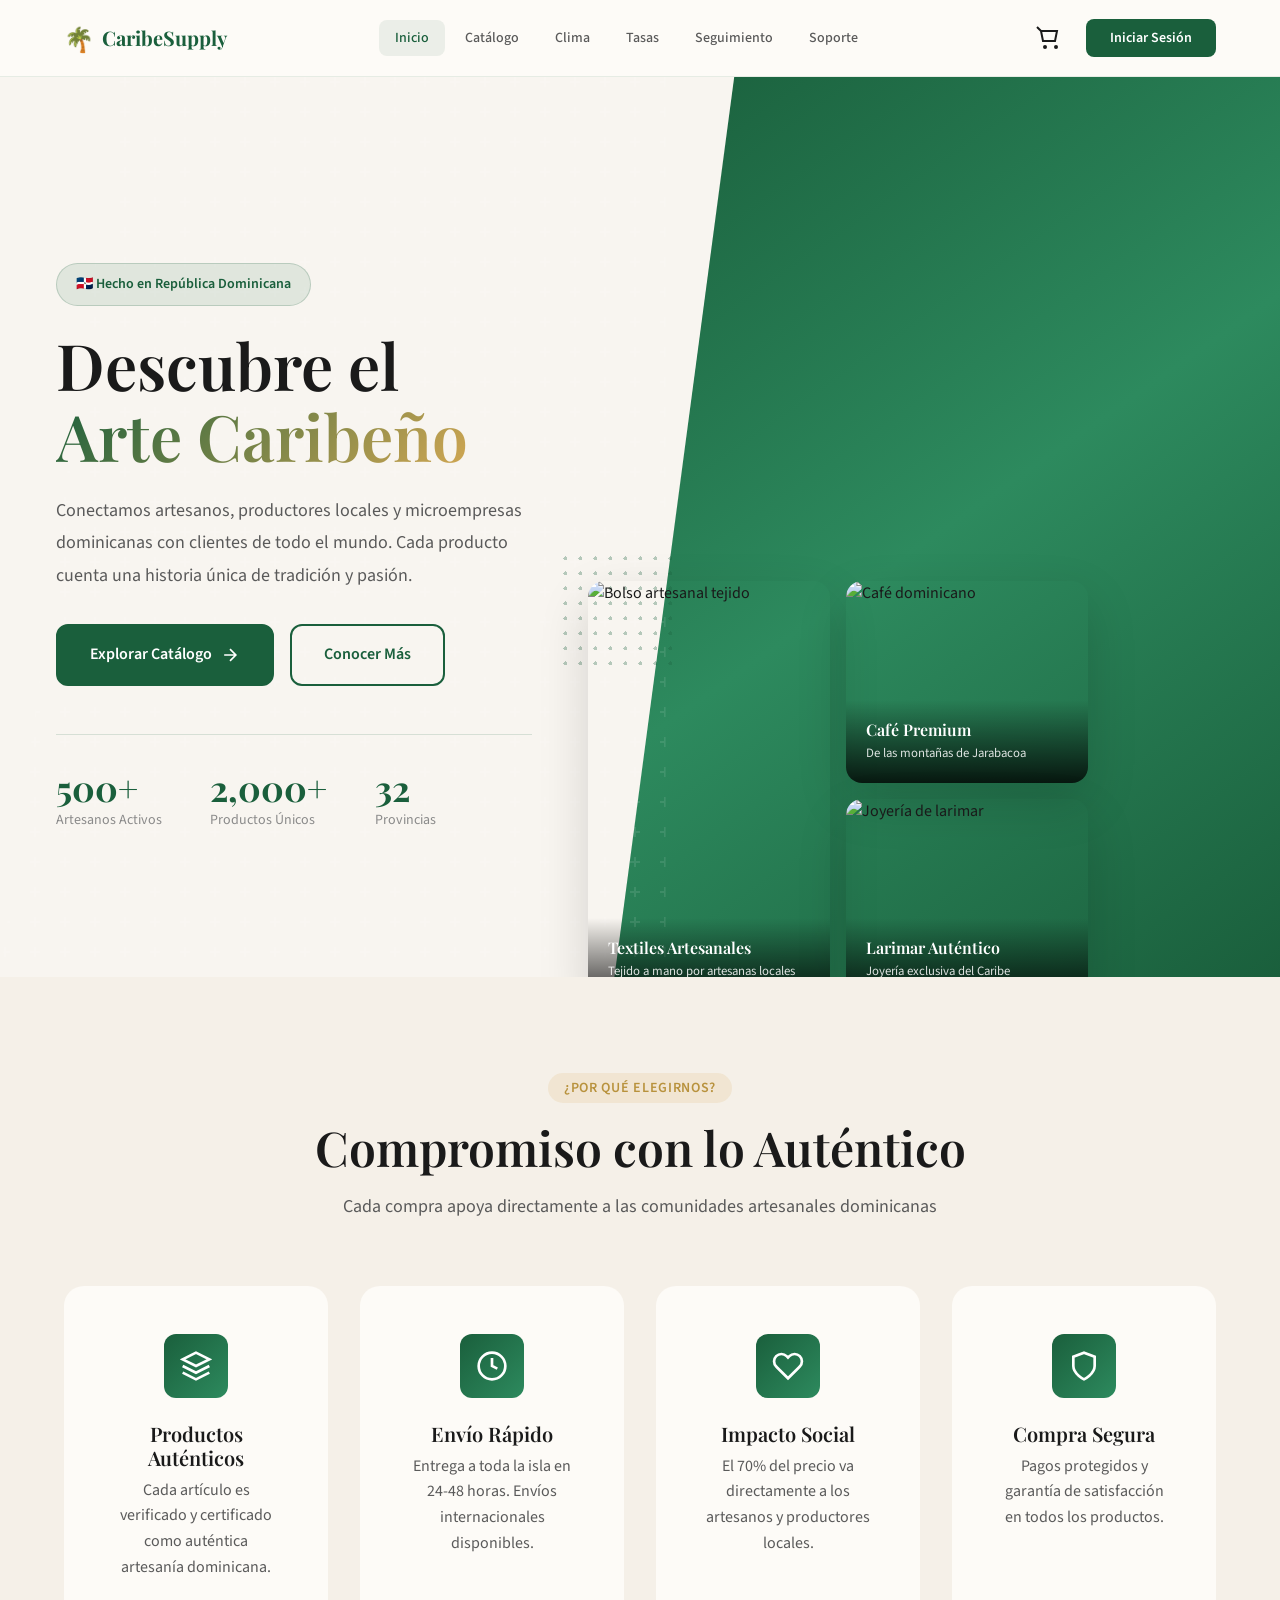
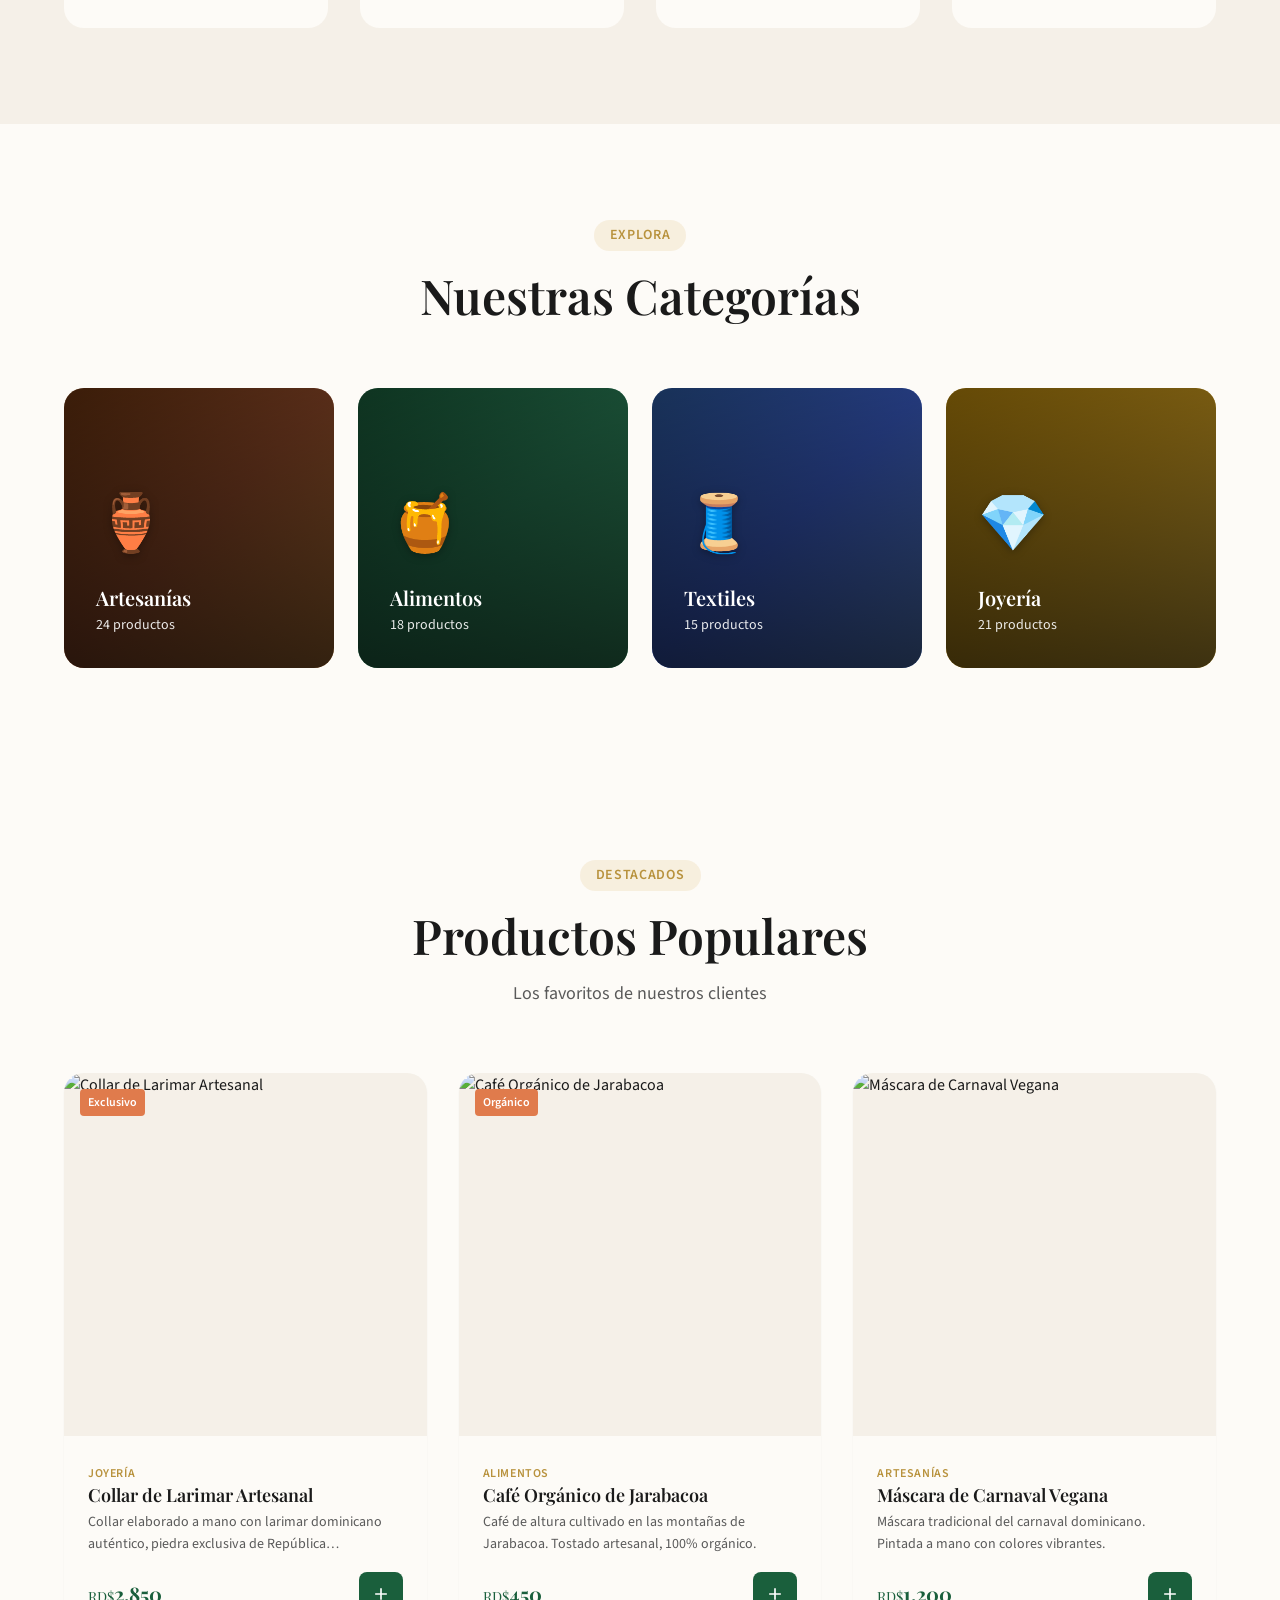
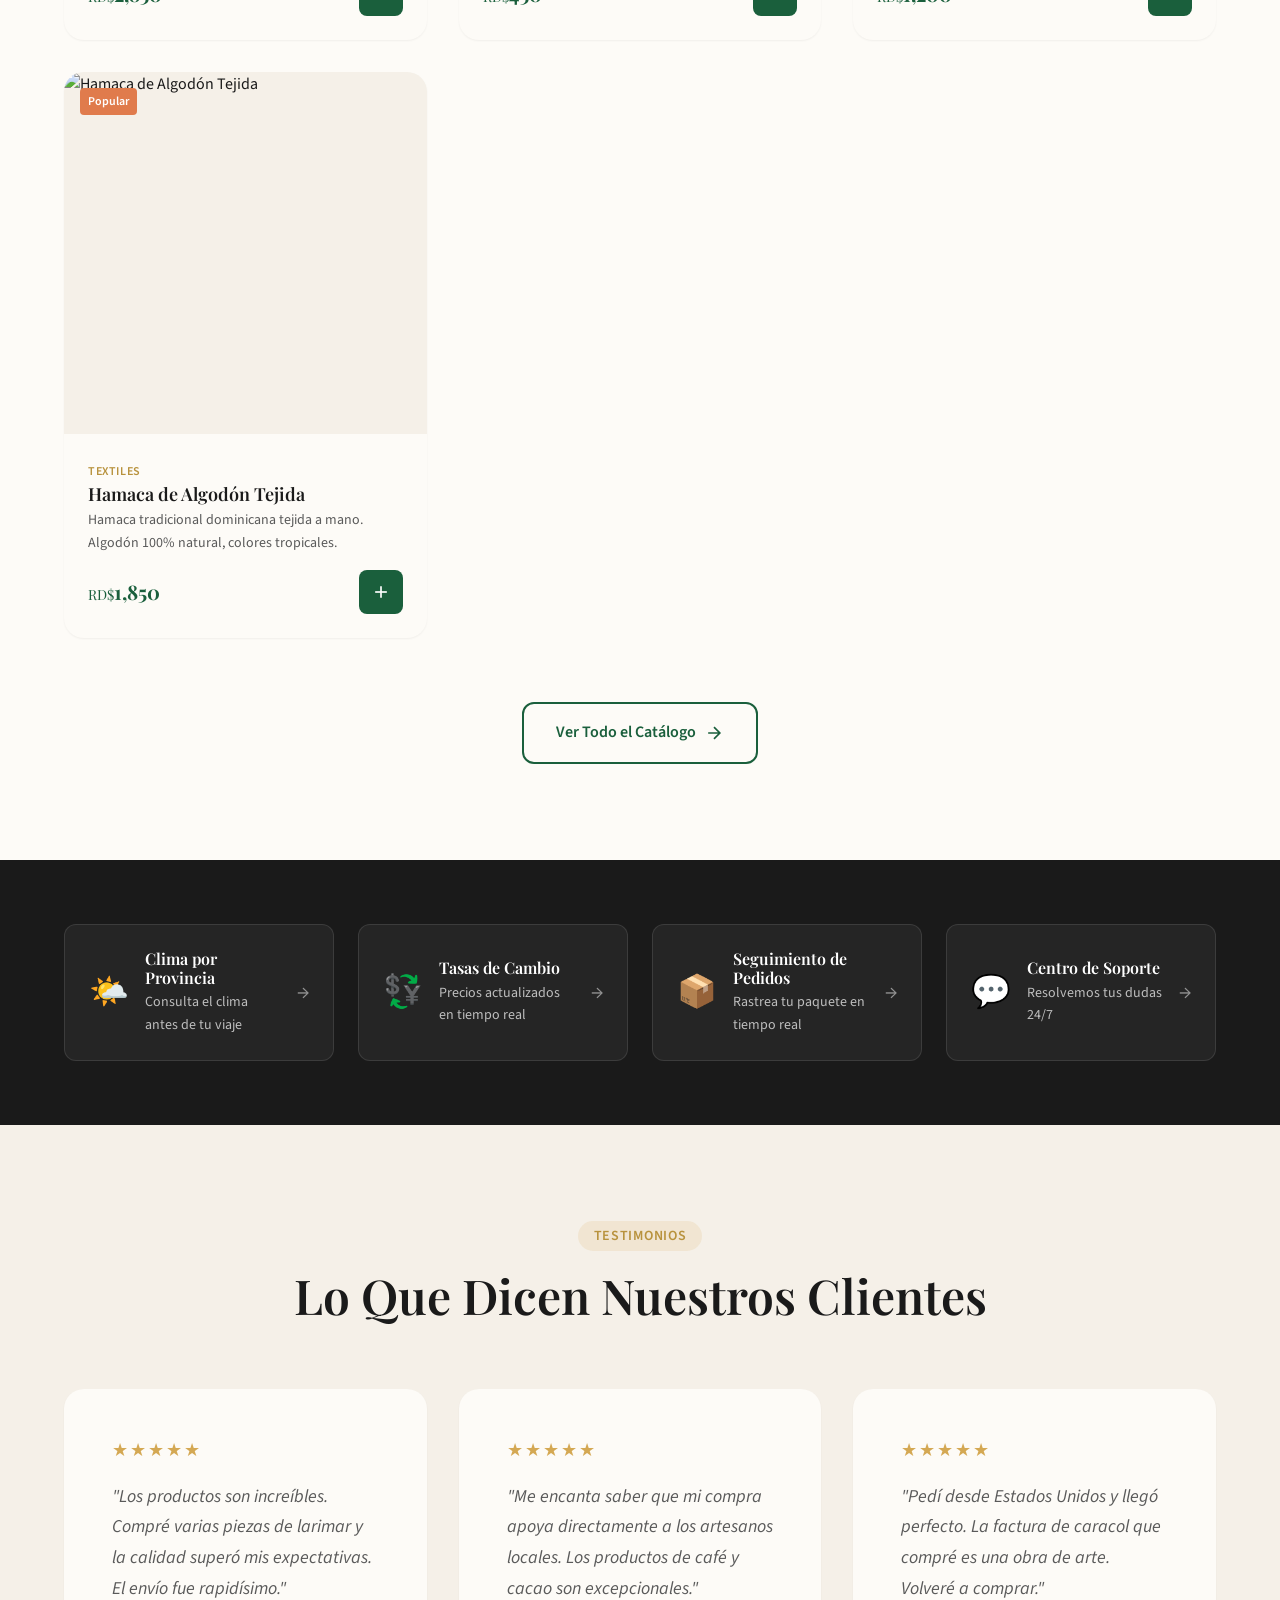
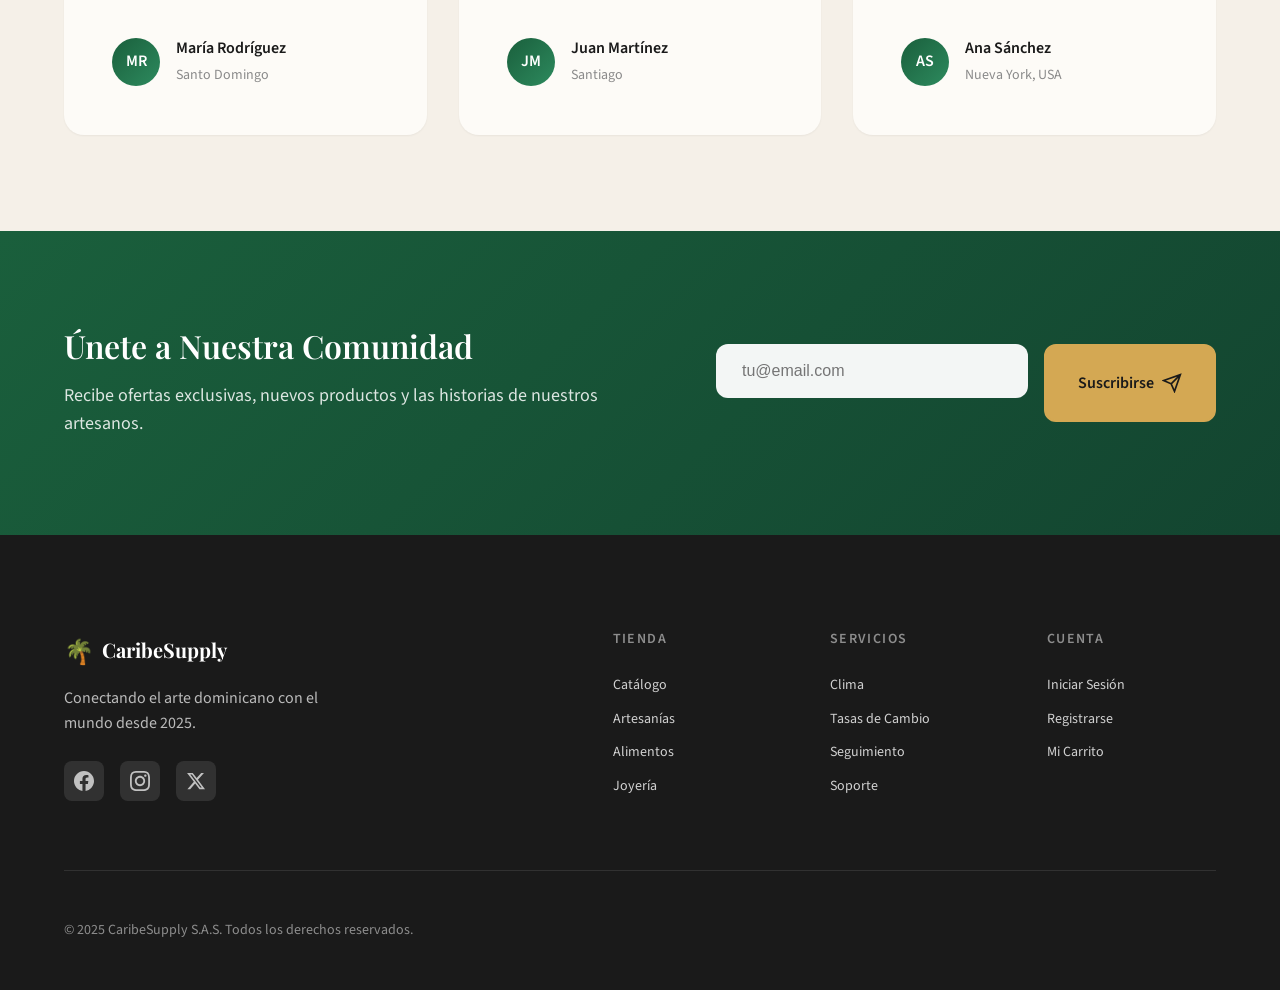
==== commit 853f3888: "Update index.html" ====
--- a/index.html
+++ b/index.html
@@ -412,7 +412,7 @@
                         <span class="logo-icon">🌴</span>
                         <span class="logo-text">CaribeSupply</span>
                     </a>
-                    <p class="footer-desc">Conectando el arte dominicano con el mundo desde 2024.</p>
+                    <p class="footer-desc">Conectando el arte dominicano con el mundo desde 2025.</p>
                     <div class="footer-social">
                         <a href="#" class="social-link" aria-label="Facebook">
                             <svg width="20" height="20" viewBox="0 0 24 24" fill="currentColor"><path d="M24 12.073c0-6.627-5.373-12-12-12s-12 5.373-12 12c0 5.99 4.388 10.954 10.125 11.854v-8.385H7.078v-3.47h3.047V9.43c0-3.007 1.792-4.669 4.533-4.669 1.312 0 2.686.235 2.686.235v2.953H15.83c-1.491 0-1.956.925-1.956 1.874v2.25h3.328l-.532 3.47h-2.796v8.385C19.612 23.027 24 18.062 24 12.073z"/></svg>
@@ -459,7 +459,7 @@
             </div>
             
             <div class="footer-bottom">
-                <p class="copyright">© 2024 CaribeSupply S.A.S. Todos los derechos reservados.</p>
+                <p class="copyright">© 2025 CaribeSupply S.A.S. Todos los derechos reservados.</p>
             </div>
         </div>
     </footer>
--- a/css/styles.css
+++ b/css/styles.css
@@ -789,7 +789,7 @@
 .category-overlay {
     position: absolute;
     inset: 0;
-    background: linear-gradient(to top, rgba(0,0,0,0.85) 0%, rgba(0,0,0,0.4) 50%, transparent 80%);
+    background: linear-gradient(to top, rgba(0,0,0,0.75) 0%, rgba(0,0,0,0.6) 50%, rgba(0,0,0,0.45) 100%);
     z-index: 1;
 }
 
@@ -810,6 +810,7 @@
     font-family: var(--font-display);
     font-size: var(--text-xl);
     margin-bottom: var(--space-xs);
+    color: inherit;
 }
 
 .category-count {
